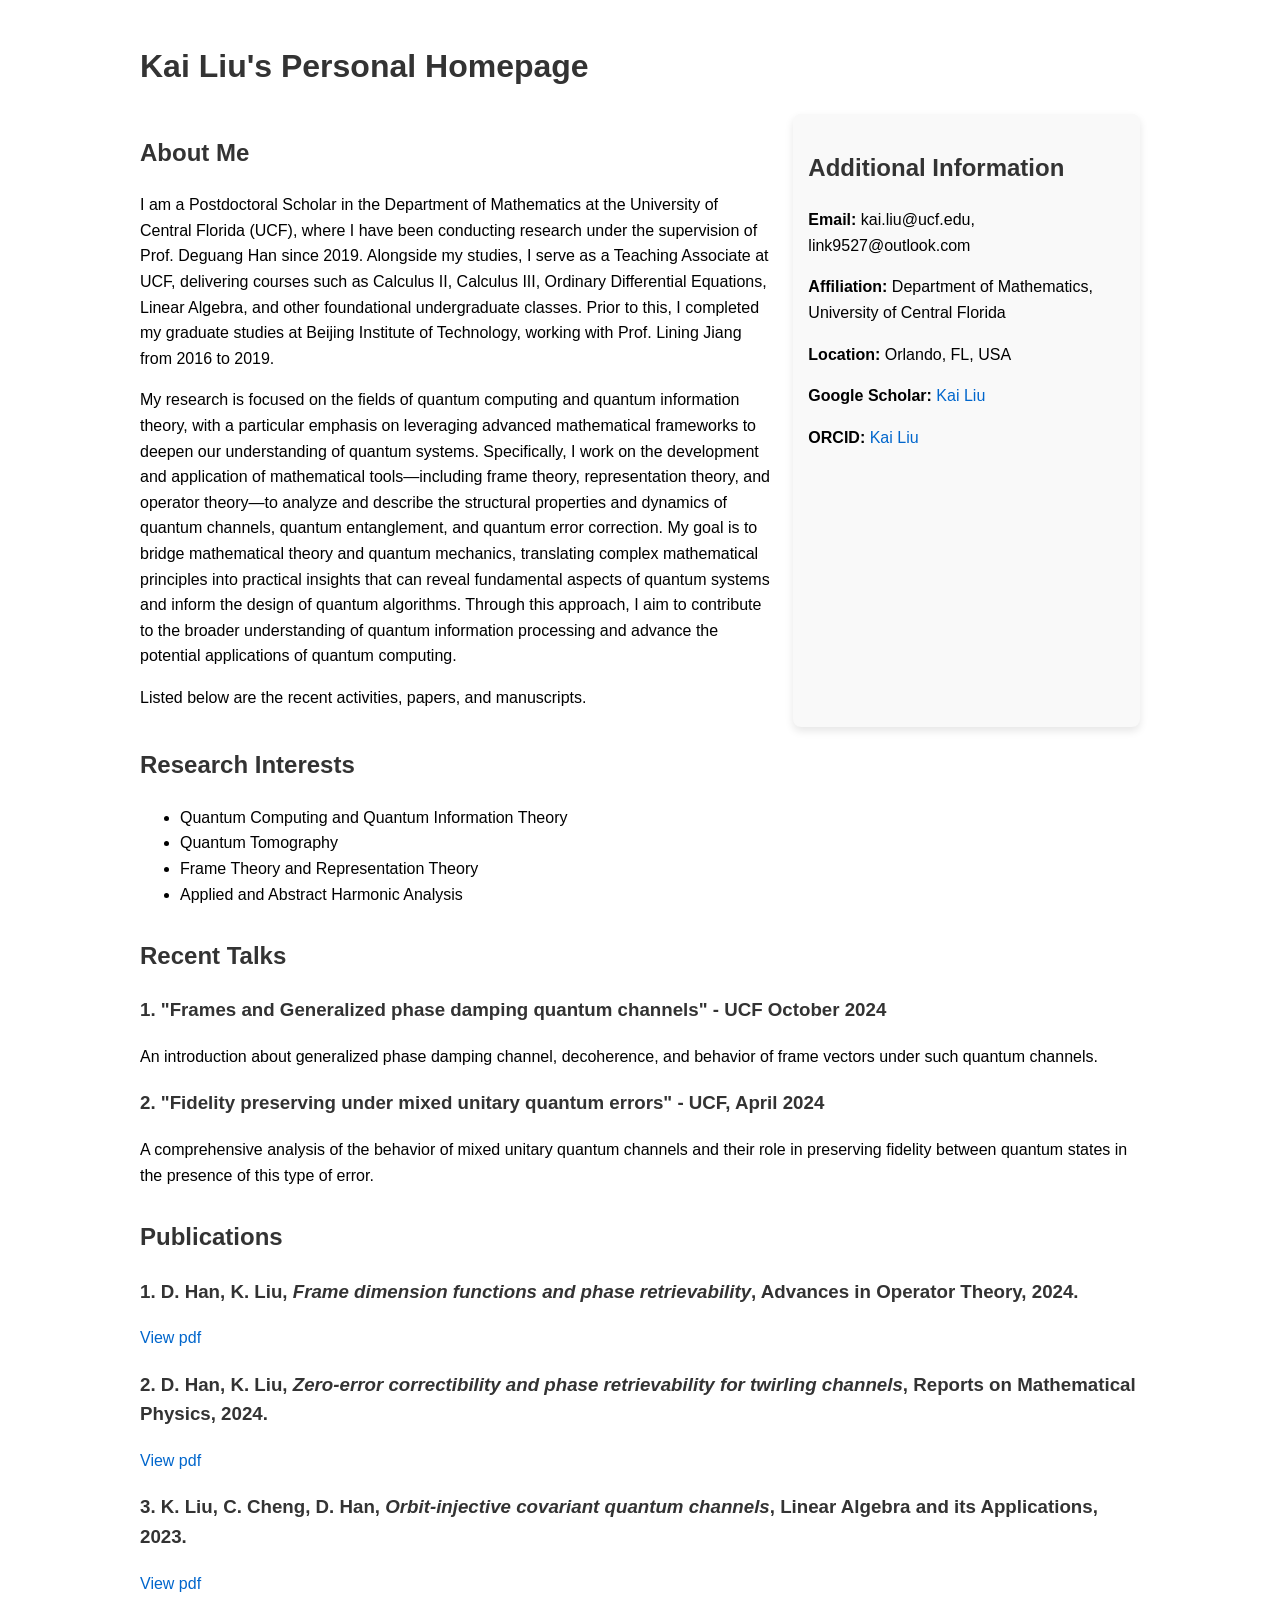
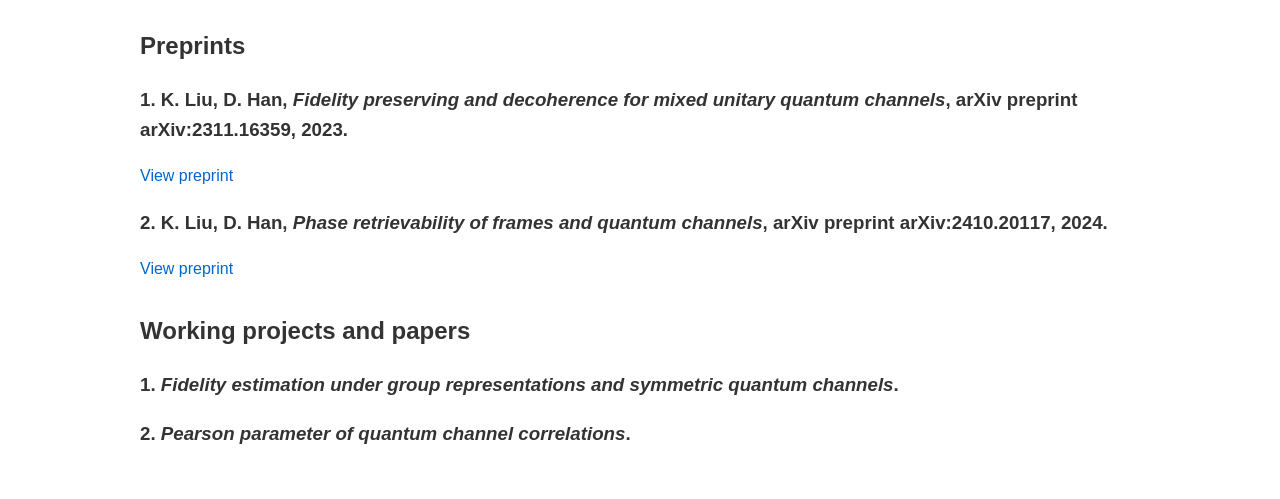
==== index.html @ 8cbe833f "Update index.html" ====
<!DOCTYPE html>
<html lang="en">
<head>
    <meta charset="UTF-8">
    <meta name="viewport" content="width=device-width, initial-scale=1.0">
    <title>My Personal Homepage</title>
    <style>
        body {
            font-family: Arial, sans-serif;
            line-height: 1.6;
            max-width: 1000px;
            margin: 0 auto;
            padding: 20px;
        }
        h1, h2, h3 {
            color: #333;
        }
        .section {
            margin-bottom: 30px;
        }
        .item {
            margin-bottom: 15px;
        }
        a {
            color: #0066cc;
            text-decoration: none;
        }
        a:hover {
            text-decoration: underline;
        }
        
        /* Flexbox container for the profile sections */
        .profile-container {
            display: flex;
            justify-content: space-between;
        }
        
        /* Basic Information section */
        .basic-info {
            flex: 2;
            padding-right: 20px;
        }

        /* Additional Information section */
        .additional-info {
            flex: 1;
            background-color: #f9f9f9;
            padding: 15px;
            border-radius: 8px;
            box-shadow: 0 4px 8px rgba(0, 0, 0, 0.1);
        }
    </style>
</head>
<body>

    <header>
        <h1>Kai Liu's Personal Homepage</h1>
    </header>

    <!-- Main container for the profile sections -->
    <div class="profile-container">
        
        <!-- Basic Information Section -->
        <section class="basic-info">
            <h2>About Me</h2>
            <p>I am a Postdoctoral Scholar in the Department of Mathematics at the University of Central Florida (UCF), where I have been conducting research under the supervision of Prof. Deguang Han since 2019. Alongside my studies, I serve as a Teaching Associate at UCF, delivering courses such as Calculus II, Calculus III, Ordinary Differential Equations, Linear Algebra, and other foundational undergraduate classes. Prior to this, I completed my graduate studies at Beijing Institute of Technology, working with Prof. Lining Jiang from 2016 to 2019.</p>

            <p>My research is focused on the fields of quantum computing and quantum information theory, with a particular emphasis on leveraging advanced mathematical frameworks to deepen our understanding of quantum systems. Specifically, I work on the development and application of mathematical tools—including frame theory, representation theory, and operator theory—to analyze and describe the structural properties and dynamics of quantum channels, quantum entanglement, and quantum error correction. My goal is to bridge mathematical theory and quantum mechanics, translating complex mathematical principles into practical insights that can reveal fundamental aspects of quantum systems and inform the design of quantum algorithms. Through this approach, I aim to contribute to the broader understanding of quantum information processing and advance the potential applications of quantum computing.</p>
            
            <p>Listed below are the recent activities, papers, and manuscripts.</p>
        </section>

        <!-- Additional Information Section -->
        <aside class="additional-info">
            <h2>Additional Information</h2>
            <p><strong>Email:</strong> kai.liu@ucf.edu, link9527@outlook.com</p>
            <p><strong>Affiliation:</strong> Department of Mathematics, University of Central Florida</p>
            <p><strong>Location:</strong> Orlando, FL, USA</p>
            <p><strong>Google Scholar:</strong> <a href="https://scholar.google.com/citations?hl=en&user=oCgk-qEAAAAJ" target="_blank">Kai Liu</a></p>
            <p><strong>ORCID:</strong> <a href="https://orcid.org/0000-0002-7549-7782" target="_blank">Kai Liu</a></p>
        </aside>
    </div>

    <section class="section" id="research-interests">
        <h2>Research Interests</h2>
        <ul>
            <li>Quantum Computing and Quantum Information Theory</li>
            <li>Quantum Tomography</li>
            <li>Frame Theory and Representation Theory</li>
            <li>Applied and Abstract Harmonic Analysis</li>
        </ul>
    </section>

    <section class="section" id="talks">
        <h2>Recent Talks</h2>
        <div class="item">
            <h3>1. "Frames and Generalized phase damping quantum channels" - UCF October 2024</h3>
            <p>An introduction about generalized phase damping channel, decoherence, and behavior of frame vectors under such quantum channels.</p>
        </div>
        <div class="item">
            <h3>2. "Fidelity preserving under mixed unitary quantum errors" - UCF, April 2024</h3>
            <p>A comprehensive analysis of the behavior of mixed unitary quantum channels and their role in preserving fidelity between quantum states in the presence of this type of error.</p>
        </div>
    </section>

    <section class="section" id="publications">
        <h2>Publications</h2>
        <div class="item">
            <h3>1. D. Han, K. Liu, <i>Frame dimension functions and phase retrievability</i>, Advances in Operator Theory, 2024.</h3>
            <p><a href="https://link.springer.com/article/10.1007/s43036-024-00331-y" target="_blank">View pdf</a></p>
        </div>
        <div class="item">
            <h3>2. D. Han, K. Liu, <i>Zero-error correctibility and phase retrievability for twirling channels</i>, Reports on Mathematical Physics, 2024.</h3>
            <p><a href="https://www.sciencedirect.com/science/article/pii/S0034487724000120" target="_blank">View pdf</a></p>
        </div>
        <div class="item">
            <h3>3. K. Liu, C. Cheng, D. Han, <i>Orbit-injective covariant quantum channels</i>, Linear Algebra and its Applications, 2023.</h3>
            <p><a href="https://www.sciencedirect.com/science/article/pii/S0024379523001027" target="_blank">View pdf</a></p>
        </div>
    </section>

    <section class="section" id="preprints">
        <h2>Preprints</h2>
        <div class="item">
            <h3>1. K. Liu, D. Han, <i>Fidelity preserving and decoherence for mixed unitary quantum channels</i>, arXiv preprint arXiv:2311.16359, 2023.</h3>
            <p><a href="https://arxiv.org/abs/2311.16359" target="_blank">View preprint</a></p>
        </div>
        <div class="item">
            <h3>2. K. Liu, D. Han, <i>Phase retrievability of frames and quantum channels</i>, arXiv preprint arXiv:2410.20117, 2024.</h3>
            <p><a href="https://arxiv.org/abs/2410.20117" target="_blank">View preprint</a></p>
        </div>
    </section>

    <section class="section" id="working projects and papers">
        <h2>Working projects and papers</h2>
        <div class="item">
            <h3>1. <i>Fidelity estimation under group representations and symmetric quantum channels</i>.</h3>
            
        </div>
        <div class="item">
            <h3>2.  <i>Pearson parameter of quantum channel correlations</i>.</h3>
            
        </div>
    </section>

</body>
</html>
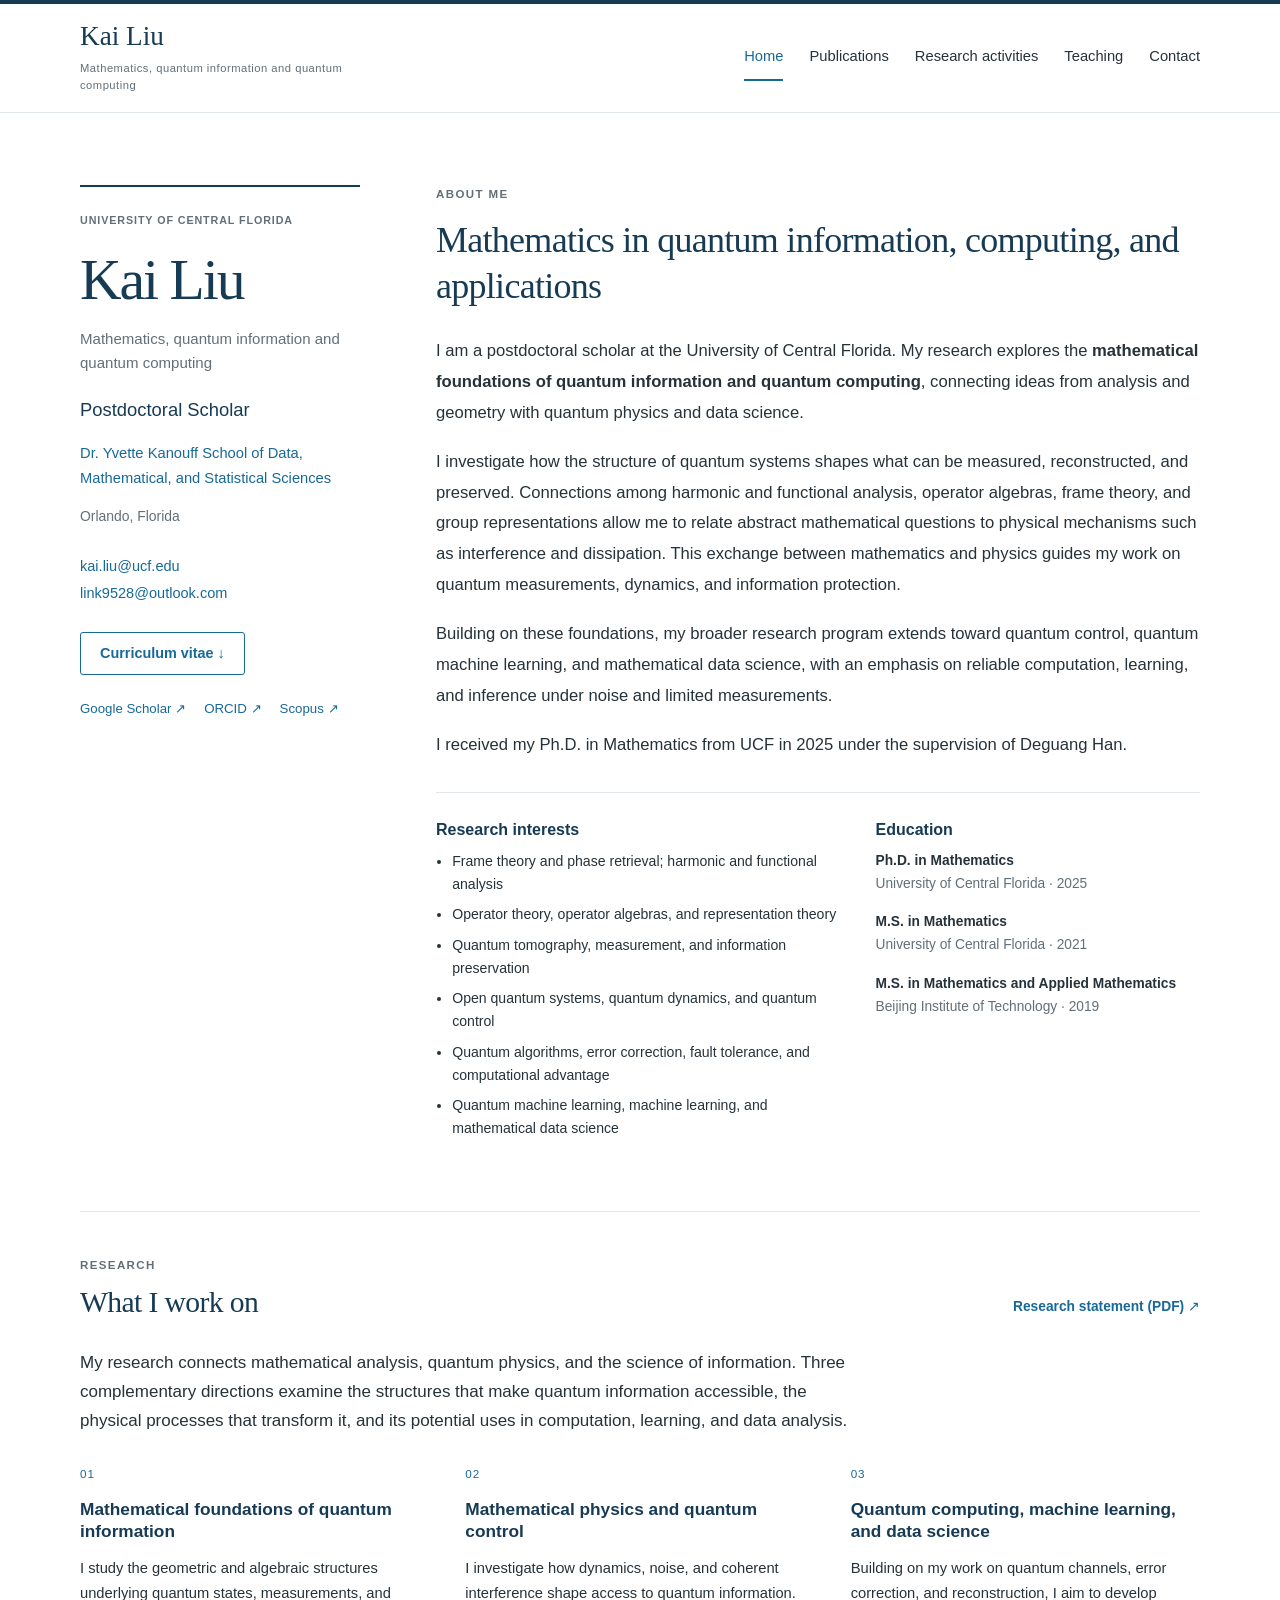
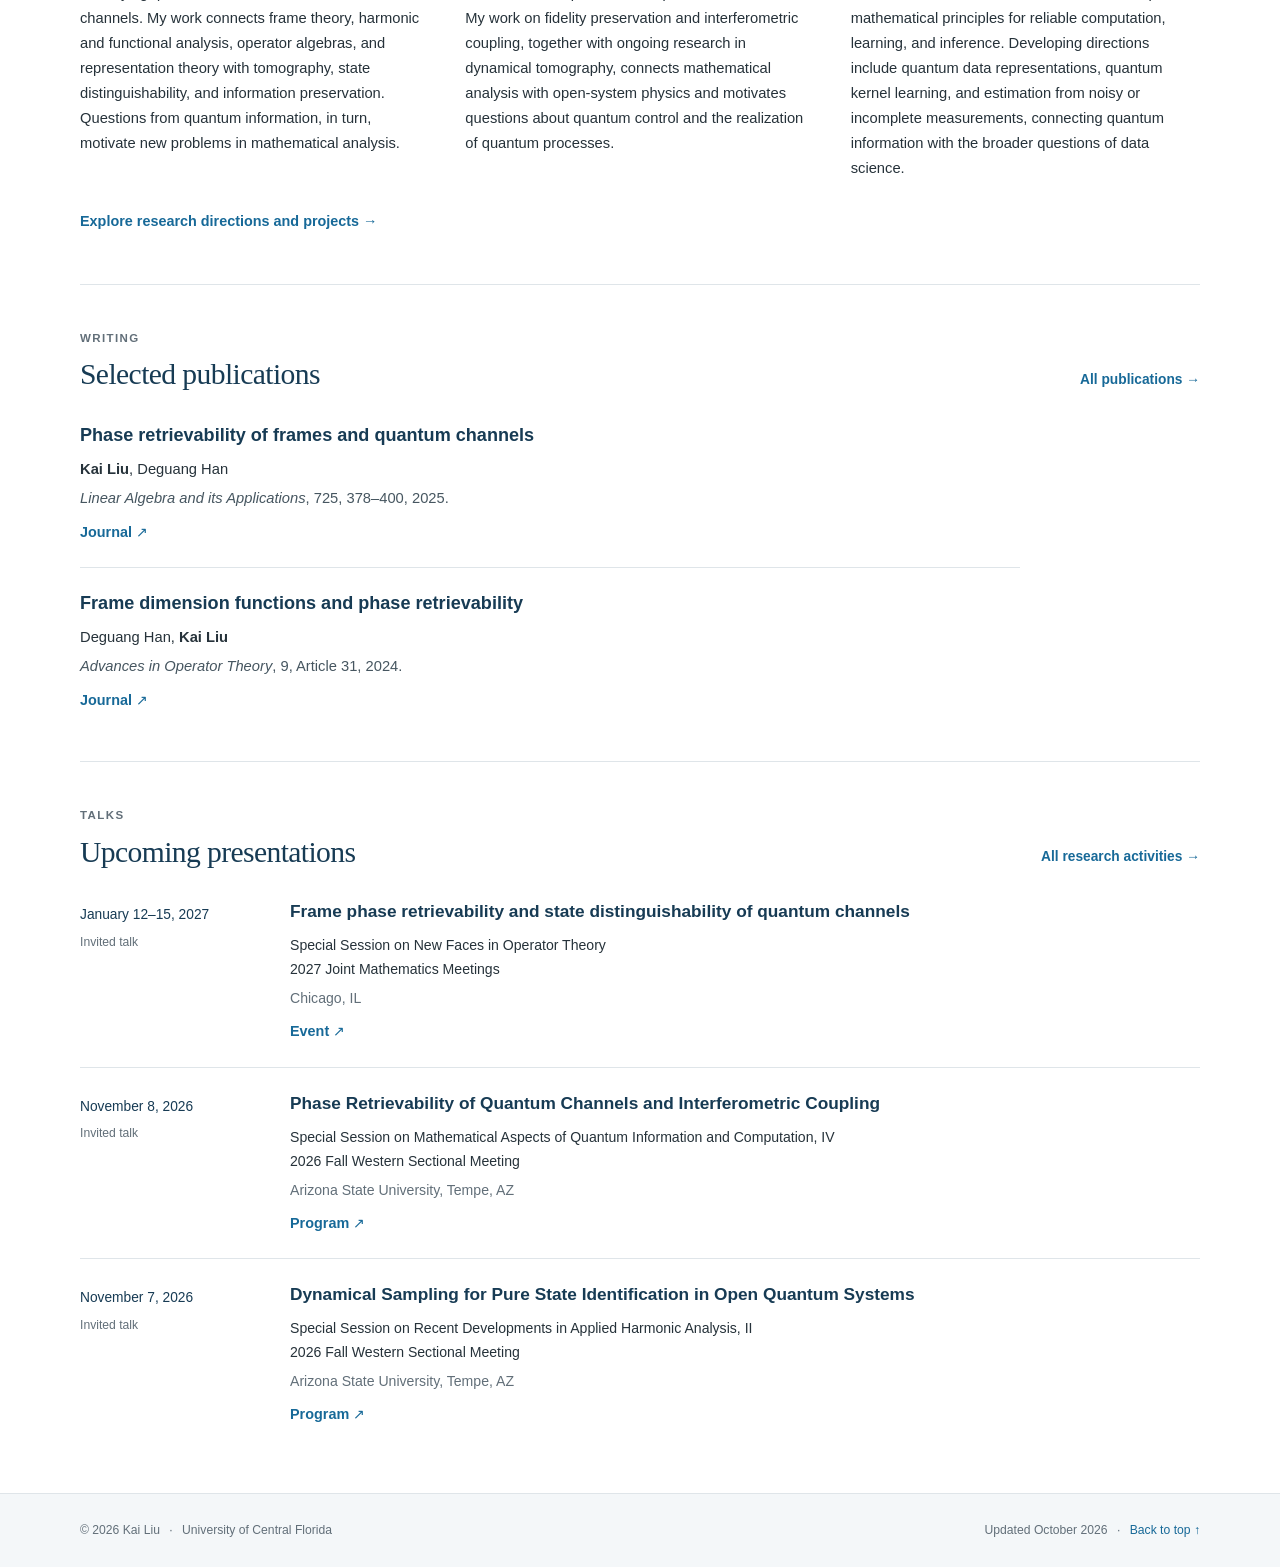
==== commit 41602b21: "Add files via upload Update website" ====
--- a/index.html
+++ b/index.html
@@ -1,147 +1,162 @@
-<!DOCTYPE html>
+<!doctype html>
 <html lang="en">
 <head>
-    <meta charset="UTF-8">
-    <meta name="viewport" content="width=device-width, initial-scale=1.0">
-    <title>My Personal Homepage</title>
-    <style>
-        body {
-            font-family: Arial, sans-serif;
-            line-height: 1.6;
-            max-width: 1000px;
-            margin: 0 auto;
-            padding: 20px;
-        }
-        h1, h2, h3 {
-            color: #333;
-        }
-        .section {
-            margin-bottom: 30px;
-        }
-        .item {
-            margin-bottom: 15px;
-        }
-        a {
-            color: #0066cc;
-            text-decoration: none;
-        }
-        a:hover {
-            text-decoration: underline;
-        }
-        
-        /* Flexbox container for the profile sections */
-        .profile-container {
-            display: flex;
-            justify-content: space-between;
-        }
-        
-        /* Basic Information section */
-        .basic-info {
-            flex: 2;
-            padding-right: 20px;
-        }
-
-        /* Additional Information section */
-        .additional-info {
-            flex: 1;
-            background-color: #f9f9f9;
-            padding: 15px;
-            border-radius: 8px;
-            box-shadow: 0 4px 8px rgba(0, 0, 0, 0.1);
-        }
-    </style>
+  <meta charset="utf-8">
+  <meta name="viewport" content="width=device-width, initial-scale=1">
+  <title>Home | Kai Liu</title>
+  <meta name="description" content="Kai Liu, UCF postdoctoral scholar: mathematical foundations of quantum information, quantum physics and control, computing, machine learning, and data science.">
+  <meta name="author" content="Kai Liu">
+  <link rel="canonical" href="https://kailiu7.github.io/">
+  <meta property="og:type" content="website">
+  <meta property="og:title" content="Home | Kai Liu">
+  <meta property="og:description" content="Kai Liu, UCF postdoctoral scholar: mathematical foundations of quantum information, quantum physics and control, computing, machine learning, and data science.">
+  <meta property="og:url" content="https://kailiu7.github.io/">
+  <link rel="icon" type="image/svg+xml" href="assets/favicon.svg">
+  <link rel="stylesheet" href="assets/style.css">
+  <script src="assets/site.js" defer></script>
 </head>
-<body>
-
-    <header>
-        <h1>Kai Liu's Personal Homepage</h1>
-    </header>
-
-    <!-- Main container for the profile sections -->
-    <div class="profile-container">
-        
-        <!-- Basic Information Section -->
-        <section class="basic-info">
-            <h2>About Me</h2>
-            <p>I am a Postdoctoral Scholar in the Department of Mathematics at the University of Central Florida (UCF), where I have been conducting research under the supervision of Prof. Deguang Han since 2019. Alongside my studies, I serve as a Teaching Associate at UCF, delivering courses such as Calculus II, Calculus III, Ordinary Differential Equations, Linear Algebra, and other foundational undergraduate classes. Prior to this, I completed my graduate studies at Beijing Institute of Technology, working with Prof. Lining Jiang from 2016 to 2019.</p>
-
-            <p>My research is focused on the fields of quantum computing and quantum information theory, with a particular emphasis on leveraging advanced mathematical frameworks to deepen our understanding of quantum systems. Specifically, I work on the development and application of mathematical tools—including frame theory, representation theory, and operator theory—to analyze and describe the structural properties and dynamics of quantum channels, quantum entanglement, and quantum error correction. My goal is to bridge mathematical theory and quantum mechanics, translating complex mathematical principles into practical insights that can reveal fundamental aspects of quantum systems and inform the design of quantum algorithms. Through this approach, I aim to contribute to the broader understanding of quantum information processing and advance the potential applications of quantum computing.</p>
-            
-            <p>Listed below are the recent activities, papers, and manuscripts.</p>
-        </section>
-
-        <!-- Additional Information Section -->
-        <aside class="additional-info">
-            <h2>Additional Information</h2>
-            <p><strong>Email:</strong> kai.liu@ucf.edu, link9527@outlook.com</p>
-            <p><strong>Affiliation:</strong> Department of Mathematics, University of Central Florida</p>
-            <p><strong>Location:</strong> Orlando, FL, USA</p>
-            <p><strong>Google Scholar:</strong> <a href="https://scholar.google.com/citations?hl=en&user=oCgk-qEAAAAJ" target="_blank">Kai Liu</a></p>
-            <p><strong>ORCID:</strong> <a href="https://orcid.org/0000-0002-7549-7782" target="_blank">Kai Liu</a></p>
-        </aside>
+<body id="top">
+  <a class="skip-link" href="#main">Skip to content</a>
+  <header class="site-header">
+<div class="header-inner">
+      <a class="site-name" href="index.html">Kai Liu<span>Mathematics, quantum information and quantum computing</span></a>
+      <button class="menu-toggle" type="button" aria-controls="site-nav" aria-expanded="false">Menu <span aria-hidden="true">☰</span></button>
+<nav id="site-nav" class="site-nav" aria-label="Main navigation"><a href="index.html" class="nav-link active" aria-current="page">Home</a>
+<a href="publications.html" class="nav-link">Publications</a>
+<a href="research-activities.html" class="nav-link">Research activities</a>
+<a href="teaching.html" class="nav-link">Teaching</a>
+<a href="contact.html" class="nav-link">Contact</a></nav>
     </div>
-
-    <section class="section" id="research-interests">
-        <h2>Research Interests</h2>
-        <ul>
-            <li>Quantum Computing and Quantum Information Theory</li>
-            <li>Quantum Tomography</li>
-            <li>Frame Theory and Representation Theory</li>
-            <li>Applied and Abstract Harmonic Analysis</li>
-        </ul>
-    </section>
-
-    <section class="section" id="talks">
-        <h2>Recent Talks</h2>
-        <div class="item">
-            <h3>1. "Frames and Generalized phase damping quantum channels" - UCF October 2024</h3>
-            <p>An introduction about generalized phase damping channel, decoherence, and behavior of frame vectors under such quantum channels.</p>
-        </div>
-        <div class="item">
-            <h3>2. "Fidelity preserving under mixed unitary quantum errors" - UCF, April 2024</h3>
-            <p>A comprehensive analysis of the behavior of mixed unitary quantum channels and their role in preserving fidelity between quantum states in the presence of this type of error.</p>
-        </div>
-    </section>
-
-    <section class="section" id="publications">
-        <h2>Publications</h2>
-        <div class="item">
-            <h3>1. D. Han, K. Liu, <i>Frame dimension functions and phase retrievability</i>, Advances in Operator Theory, 2024.</h3>
-            <p><a href="https://link.springer.com/article/10.1007/s43036-024-00331-y" target="_blank">View pdf</a></p>
-        </div>
-        <div class="item">
-            <h3>2. D. Han, K. Liu, <i>Zero-error correctibility and phase retrievability for twirling channels</i>, Reports on Mathematical Physics, 2024.</h3>
-            <p><a href="https://www.sciencedirect.com/science/article/pii/S0034487724000120" target="_blank">View pdf</a></p>
-        </div>
-        <div class="item">
-            <h3>3. K. Liu, C. Cheng, D. Han, <i>Orbit-injective covariant quantum channels</i>, Linear Algebra and its Applications, 2023.</h3>
-            <p><a href="https://www.sciencedirect.com/science/article/pii/S0024379523001027" target="_blank">View pdf</a></p>
-        </div>
-    </section>
-
-    <section class="section" id="preprints">
-        <h2>Preprints</h2>
-        <div class="item">
-            <h3>1. K. Liu, D. Han, <i>Fidelity preserving and decoherence for mixed unitary quantum channels</i>, arXiv preprint arXiv:2311.16359, 2023.</h3>
-            <p><a href="https://arxiv.org/abs/2311.16359" target="_blank">View preprint</a></p>
-        </div>
-        <div class="item">
-            <h3>2. K. Liu, D. Han, <i>Phase retrievability of frames and quantum channels</i>, arXiv preprint arXiv:2410.20117, 2024.</h3>
-            <p><a href="https://arxiv.org/abs/2410.20117" target="_blank">View preprint</a></p>
-        </div>
-    </section>
-
-    <section class="section" id="working projects and papers">
-        <h2>Working projects and papers</h2>
-        <div class="item">
-            <h3>1. <i>Fidelity estimation under group representations and symmetric quantum channels</i>.</h3>
-            
-        </div>
-        <div class="item">
-            <h3>2.  <i>Pearson parameter of quantum channel correlations</i>.</h3>
-            
-        </div>
-    </section>
-
+  </header>
+  <main id="main" class="container">
+<section class="home-intro" aria-labelledby="profile-name">
+<aside class="profile">
+    <!-- Optional portrait: add your photo to assets/kai-liu.jpg, then see README.md. -->
+<p class="eyebrow">University of Central Florida</p>
+<h1 id="profile-name">Kai Liu</h1>
+<p class="profile-fields">Mathematics, quantum information and quantum computing</p>
+<p class="profile-role">Postdoctoral Scholar</p>
+<p class="profile-school"><a href="https://sciences.ucf.edu/sdmss/">Dr. Yvette Kanouff School of Data, Mathematical, and Statistical Sciences</a></p>
+<p class="profile-location">Orlando, Florida</p>
+<div class="profile-emails"><a href="mailto:kai.liu@ucf.edu">kai.liu@ucf.edu</a><a href="mailto:link9528@outlook.com">link9528@outlook.com</a></div>
+<p><a href="files/kai-liu-cv.pdf" class="button">Curriculum vitae <span aria-hidden="true">↓</span></a></p>
+<div class="profile-links"><a href="https://scholar.google.com/citations?hl=en&amp;user=oCgk-qEAAAAJ">Google Scholar ↗</a><a href="https://orcid.org/0000-0002-7549-7782">ORCID ↗</a><a href="https://www.scopus.com/authid/detail.uri?authorId=55729581500">Scopus ↗</a></div>
+  </aside>
+<div class="about">
+<p class="eyebrow">About me</p>
+<h2>Mathematics in quantum information, computing, and applications</h2>
+<p>I am a postdoctoral scholar at the University of Central Florida. My research explores the <strong>mathematical foundations of quantum information and quantum computing</strong>, connecting ideas from analysis and geometry with quantum physics and data science.</p>
+<p>I investigate how the structure of quantum systems shapes what can be measured, reconstructed, and preserved. Connections among harmonic and functional analysis, operator algebras, frame theory, and group representations allow me to relate abstract mathematical questions to physical mechanisms such as interference and dissipation. This exchange between mathematics and physics guides my work on quantum measurements, dynamics, and information protection.</p>
+<p>Building on these foundations, my broader research program extends toward quantum control, quantum machine learning, and mathematical data science, with an emphasis on reliable computation, learning, and inference under noise and limited measurements.</p>
+<p>I received my Ph.D. in Mathematics from UCF in 2025 under the supervision of Deguang Han.</p>
+<div class="intro-columns">
+<section>
+<h3>Research interests</h3>
+<ul class="interest-list">
+<li>Frame theory and phase retrieval; harmonic and functional analysis</li>
+<li>Operator theory, operator algebras, and representation theory</li>
+<li>Quantum tomography, measurement, and information preservation</li>
+<li>Open quantum systems, quantum dynamics, and quantum control</li>
+<li>Quantum algorithms, error correction, fault tolerance, and computational advantage</li>
+<li>Quantum machine learning, machine learning, and mathematical data science</li>
+</ul>
+</section>
+<section>
+<h3>Education</h3>
+<p class="degree"><strong>Ph.D. in Mathematics</strong><br>University of Central Florida · 2025</p>
+<p class="degree"><strong>M.S. in Mathematics</strong><br>University of Central Florida · 2021</p>
+<p class="degree"><strong>M.S. in Mathematics and Applied Mathematics</strong><br>Beijing Institute of Technology · 2019</p>
+</section>
+</div>
+  </div>
+</section>
+<section class="home-section" aria-labelledby="work-title">
+<div class="section-heading">
+<div>
+<p class="eyebrow">Research</p>
+<h2 id="work-title">What I work on</h2>
+</div>
+<a href="files/research-statement.pdf" class="text-link">Research statement (PDF) ↗</a></div>
+<p class="section-intro">My research connects mathematical analysis, quantum physics, and the science of information. Three complementary directions examine the structures that make quantum information accessible, the physical processes that transform it, and its potential uses in computation, learning, and data analysis.</p>
+<div class="research-grid">
+<article><span class="theme-number">01</span>
+<h3>Mathematical foundations of quantum information</h3>
+<p>I study the geometric and algebraic structures underlying quantum states, measurements, and channels. My work connects frame theory, harmonic and functional analysis, operator algebras, and representation theory with tomography, state distinguishability, and information preservation. Questions from quantum information, in turn, motivate new problems in mathematical analysis.</p>
+</article>
+<article><span class="theme-number">02</span>
+<h3>Mathematical physics and quantum control</h3>
+<p>I investigate how dynamics, noise, and coherent interference shape access to quantum information. My work on fidelity preservation and interferometric coupling, together with ongoing research in dynamical tomography, connects mathematical analysis with open-system physics and motivates questions about quantum control and the realization of quantum processes.</p>
+</article>
+<article><span class="theme-number">03</span>
+<h3>Quantum computing, machine learning, and data science</h3>
+<p>Building on my work on quantum channels, error correction, and reconstruction, I aim to develop mathematical principles for reliable computation, learning, and inference. Developing directions include quantum data representations, quantum kernel learning, and estimation from noisy or incomplete measurements, connecting quantum information with the broader questions of data science.</p>
+</article>
+</div>
+<p class="section-more"><a href="research-activities.html#research-directions" class="text-link">Explore research directions and projects →</a></p>
+</section>
+<section class="home-section" aria-labelledby="selected-title">
+<div class="section-heading">
+<div>
+<p class="eyebrow">Writing</p>
+<h2 id="selected-title">Selected publications</h2>
+</div>
+<a href="publications.html" class="text-link">All publications →</a></div>
+<article class="publication compact" id="phase-2025">
+<h3>Phase retrievability of frames and quantum channels</h3>
+<p class="authors"><strong>Kai Liu</strong>, Deguang Han</p>
+<p class="publication-meta"><em>Linear Algebra and its Applications</em>, 725, 378–400, 2025.</p>
+  
+<p class="entry-links"><a href="https://www.sciencedirect.com/science/article/pii/S0024379525002988" class="text-link">Journal <span aria-hidden="true">↗</span></a></p>
+</article>
+<article class="publication compact" id="dimension-2024">
+<h3>Frame dimension functions and phase retrievability</h3>
+<p class="authors">Deguang Han, <strong>Kai Liu</strong></p>
+<p class="publication-meta"><em>Advances in Operator Theory</em>, 9, Article 31, 2024.</p>
+  
+<p class="entry-links"><a href="https://link.springer.com/article/10.1007/s43036-024-00331-y" class="text-link">Journal <span aria-hidden="true">↗</span></a></p>
+</article>
+</section>
+<section class="home-section" aria-labelledby="upcoming-home">
+<div class="section-heading">
+<div>
+<p class="eyebrow">Talks</p>
+<h2 id="upcoming-home">Upcoming presentations</h2>
+</div>
+<a href="research-activities.html#upcoming" class="text-link">All research activities →</a></div>
+<article class="talk" id="talk-1">
+<div class="talk-date"><time datetime="2027-01-12">January 12–15, 2027</time><span class="talk-type">Invited talk</span></div>
+<div>
+<h3>Frame phase retrievability and state distinguishability of quantum channels</h3>
+<p>Special Session on New Faces in Operator Theory<br>2027 Joint Mathematics Meetings</p>
+<p class="muted">Chicago, IL</p>
+<p class="entry-links"><a href="https://www.kentucky.maa.org/events/joint-mathematics-meeting" class="text-link">Event <span aria-hidden="true">↗</span></a></p>
+</div>
+</article>
+<article class="talk" id="talk-2">
+<div class="talk-date"><time datetime="2026-11-08">November 8, 2026</time><span class="talk-type">Invited talk</span></div>
+<div>
+<h3>Phase Retrievability of Quantum Channels and Interferometric Coupling</h3>
+<p>Special Session on Mathematical Aspects of Quantum Information and Computation, IV<br>2026 Fall Western Sectional Meeting</p>
+<p class="muted">Arizona State University, Tempe, AZ</p>
+<p class="entry-links"><a href="https://meetings.ams.org/math/fall2026w/meetingapp.cgi/Paper/66838" class="text-link">Program <span aria-hidden="true">↗</span></a></p>
+</div>
+</article>
+<article class="talk" id="talk-3">
+<div class="talk-date"><time datetime="2026-11-07">November 7, 2026</time><span class="talk-type">Invited talk</span></div>
+<div>
+<h3>Dynamical Sampling for Pure State Identification in Open Quantum Systems</h3>
+<p>Special Session on Recent Developments in Applied Harmonic Analysis, II<br>2026 Fall Western Sectional Meeting</p>
+<p class="muted">Arizona State University, Tempe, AZ</p>
+<p class="entry-links"><a href="https://meetings.ams.org/math/fall2026w/meetingapp.cgi/Paper/70053" class="text-link">Program <span aria-hidden="true">↗</span></a></p>
+</div>
+</article>
+</section>
+</main>
+  <footer class="site-footer">
+<div class="footer-inner">
+<p>© 2026 Kai Liu <span class="footer-dot">·</span> University of Central Florida</p>
+<p>Updated October 2026 <span class="footer-dot">·</span> <a href="#top">Back to top ↑</a></p>
+</div>
+</footer>
 </body>
 </html>
--- a/assets/style.css
+++ b/assets/style.css
@@ -0,0 +1,9 @@
+/* Kai Liu — change the accent colors here to adjust the entire site. */
+:root{--ink:#26323a;--heading:#173b54;--link:#176998;--muted:#626f79;--line:#dfe5e9;--wash:#f4f7f9;--white:#fff;--width:1120px}
+*{box-sizing:border-box}html{scroll-padding-top:32px}body{margin:0;background:var(--white);color:var(--ink);font-family:-apple-system,BlinkMacSystemFont,"Segoe UI",Arial,sans-serif;font-size:17px;line-height:1.7;-webkit-font-smoothing:antialiased}a{color:var(--link);text-decoration:none;text-underline-offset:4px}a:hover{text-decoration:underline}a:focus-visible,button:focus-visible{outline:3px solid #b85d10;outline-offset:5px}p{margin:0 0 1.1em}h1,h2,h3{color:var(--heading);line-height:1.3}h1,h2{font-family:Georgia,"Times New Roman",serif;font-weight:400}h1{font-size:clamp(2.4rem,5vw,3.45rem);letter-spacing:-.035em;margin:0 0 .45em}h2{font-size:1.85rem;letter-spacing:-.02em;margin:0 0 .8em}h3{font-size:1.12rem;font-weight:600;margin:0 0 .55em}strong{font-weight:600}ul{padding-left:1.15em}button{font:inherit}.container,.header-inner,.footer-inner{width:min(var(--width),calc(100% - 64px));margin-inline:auto}.site-header{border-top:4px solid var(--heading);border-bottom:1px solid var(--line)}.header-inner{display:flex;justify-content:space-between;align-items:center;gap:30px;min-height:108px}.site-name{font-family:Georgia,"Times New Roman",serif;font-size:1.7rem;line-height:1.1;color:var(--heading);white-space:nowrap}.site-name:hover{text-decoration:none}.site-name span{display:block;max-width:285px;white-space:normal;line-height:1.5;font-family:-apple-system,BlinkMacSystemFont,"Segoe UI",Arial,sans-serif;font-size:.7rem;letter-spacing:.045em;color:var(--muted);margin-top:8px}.site-nav{display:flex;gap:26px;align-items:center}.nav-link{color:var(--ink);font-size:.92rem;white-space:nowrap;padding:9px 0;border-bottom:2px solid transparent}.nav-link.active{color:var(--link);border-bottom-color:var(--link)}.nav-link:hover{text-decoration:none;border-bottom-color:var(--link)}.menu-toggle{display:none}.skip-link{position:absolute;left:24px;top:-100px;background:white;padding:10px 18px;z-index:5}.skip-link:focus{top:10px}.eyebrow{text-transform:uppercase;letter-spacing:.12em;font-size:.72rem;font-weight:650;color:var(--muted);margin-bottom:16px;line-height:1.7}.home-intro{display:grid;grid-template-columns:280px minmax(0,1fr);gap:76px;padding:72px 0 64px}.profile{border-top:2px solid var(--heading);padding-top:24px;align-self:start}.profile .eyebrow{font-size:.67rem;letter-spacing:.085em;margin-bottom:14px}.profile h1{font-size:3.6rem;margin-bottom:9px}.profile-fields{font-size:.94rem;line-height:1.6;color:var(--muted);margin:0 0 19px}.profile-role{font-size:1.15rem;margin-bottom:16px;color:var(--heading)}.profile-school{font-size:.92rem;line-height:1.65;margin-bottom:15px}.profile-location{font-size:.87rem;color:var(--muted);margin-bottom:22px}.profile-emails{margin:24px 0}.profile-emails a{display:block;font-size:.91rem;line-height:1.9;overflow-wrap:anywhere}.profile-links{display:flex;flex-wrap:wrap;column-gap:18px;row-gap:5px;font-size:.83rem;padding-top:5px}.button{display:inline-block;border:1px solid var(--link);border-radius:3px;padding:8px 19px;font-size:.9rem;font-weight:600}.button:hover{background:var(--link);color:white;text-decoration:none}.about>.eyebrow{margin-bottom:12px}.about>h2{font-size:2.25rem;margin-bottom:26px;line-height:1.3}.about>p:not(.eyebrow){font-size:1.04rem;line-height:1.85}.intro-columns{display:grid;grid-template-columns:1.25fr 1fr;gap:34px;border-top:1px solid var(--line);margin-top:32px;padding-top:27px;font-size:.88rem;line-height:1.65}.intro-columns h3{font-size:1rem}.interest-list{margin:0}.interest-list li{margin:0 0 7px}.degree{font-size:.86rem;margin-bottom:16px;color:var(--muted)}.degree strong{color:var(--ink)}.home-section{padding:44px 0 48px;border-top:1px solid var(--line)}.section-heading{display:flex;align-items:end;justify-content:space-between;gap:24px;margin-bottom:28px}.section-heading .eyebrow{margin-bottom:7px}.section-heading h2{margin:0}.section-heading>.text-link{font-size:.86rem;margin-bottom:3px}.section-intro{max-width:790px;margin-bottom:28px}.research-grid{display:grid;grid-template-columns:repeat(3,minmax(0,1fr));gap:36px}.theme-number{display:block;font-size:.73rem;color:var(--link);margin-bottom:14px;letter-spacing:.08em}.research-grid h3{font-size:1.08rem;min-height:2.8em}.research-grid p{font-size:.92rem;margin-bottom:0}.section-more{margin:26px 0 0}.text-link{font-size:.9rem;font-weight:550}.page-heading{padding:62px 0 30px;max-width:870px}.page-heading .eyebrow{margin-bottom:9px}.page-heading h1{margin-bottom:15px}.lead{font-size:1.12rem;color:var(--muted);max-width:780px;line-height:1.75}.inline-links{display:flex;gap:12px 27px;flex-wrap:wrap;font-size:.9rem;margin:22px 0 4px}.section-nav{display:flex;flex-wrap:wrap;gap:10px 28px;border-block:1px solid var(--line);padding:17px 0;font-size:.84rem;margin-bottom:0}.content-section{border-top:1px solid var(--line);padding:40px 0}.section-nav+.content-section{border-top:0}.content-section>h2{margin-bottom:26px}.publication{max-width:940px;padding:0 0 26px;margin:0 0 26px;border-bottom:1px solid var(--line)}.publication:last-child{border-bottom:0;padding-bottom:0;margin-bottom:0}.publication h3{font-size:1.13rem;margin-bottom:8px;line-height:1.5}.publication p{font-size:.92rem;margin-bottom:3px;line-height:1.7}.publication .authors{margin-bottom:4px}.publication .status{color:var(--muted);font-size:.87rem}.publication .entry-links{margin-top:9px;margin-bottom:0}.entry-links a+a{margin-left:15px}.publication.compact{padding-bottom:22px;margin-bottom:22px}.publication.compact:last-child{padding-bottom:0;margin-bottom:0}.publication-meta{color:#465660}.talk{display:grid;grid-template-columns:180px minmax(0,1fr);gap:30px;padding:23px 0;border-bottom:1px solid var(--line)}.talk:first-of-type{padding-top:0}.talk:last-child{border-bottom:0;padding-bottom:0}.talk-date{font-size:.86rem;color:var(--heading);padding-top:4px}.talk-type{display:block;color:var(--muted);font-size:.76rem;margin-top:5px}.talk h3{font-size:1.08rem;line-height:1.5;margin-bottom:9px}.talk p{font-size:.88rem;margin-bottom:5px}.talk .entry-links{margin-top:8px;margin-bottom:0}.muted{color:var(--muted)}.project{max-width:900px;margin:28px 0}.project:last-child{margin-bottom:0}.project p{font-size:.97rem}.project .related{font-size:.84rem;color:var(--muted)}.service-grid{display:grid;grid-template-columns:1fr 1fr;gap:58px;font-size:.92rem}.service-grid h3{margin-top:24px}.service-grid h3:first-child{margin-top:0}.current-teaching{background:var(--wash);border-left:3px solid var(--link);padding:28px 34px;margin:4px 0 40px}.current-teaching .eyebrow{margin-bottom:9px}.current-teaching h2{font-size:1.65rem}.course-grid{display:grid;grid-template-columns:1fr 1fr;gap:32px}.course-code{font-size:.8rem;letter-spacing:.06em;color:var(--link);font-weight:600;margin-bottom:5px}.course-grid h3{margin-bottom:5px}.course-grid article>p:last-child{font-size:.85rem;color:var(--muted);margin-bottom:0}.teaching-row{display:grid;grid-template-columns:180px minmax(0,1fr);gap:30px;border-bottom:1px solid var(--line);padding:19px 0}.teaching-row:last-child{border-bottom:0}.teaching-row h3{font-size:.96rem;margin:2px 0 0}.teaching-row p{font-size:.91rem;margin:0 0 12px}.teaching-row p:last-child{margin:0}.contact-grid{display:grid;grid-template-columns:1fr 1fr;gap:90px;padding:12px 0 46px}.contact-grid h2{font-size:1.55rem}.contact-email{margin-bottom:25px;font-size:1.27rem}.contact-email span{display:block;font-size:.76rem;text-transform:uppercase;letter-spacing:.075em;color:var(--muted);margin-bottom:3px}.contact-primary>h2:not(:first-child){margin-top:38px}.contact-profiles{display:flex;flex-wrap:wrap;gap:13px 25px;font-size:.92rem}address{font-style:normal;max-width:360px;line-height:1.85;font-size:.96rem}.document-list{display:grid;grid-template-columns:1fr 1fr;gap:0 60px}.document-list a{display:flex;justify-content:space-between;gap:20px;padding:16px 0;border-bottom:1px solid var(--line)}.document-list span{font-size:.8rem;color:var(--muted);white-space:nowrap}.site-footer{border-top:1px solid var(--line);background:var(--wash);margin-top:18px}.footer-inner{display:flex;justify-content:space-between;gap:20px;padding:26px 0;font-size:.76rem;color:var(--muted)}.footer-inner p{margin:0}.footer-dot{padding:0 6px}.profile-photo{margin:0 0 25px}.profile-portrait{display:block;width:220px;height:220px;object-fit:cover;object-position:center;border-radius:50%}
+@media(min-width:1600px){body{font-size:18px}}
+@media(max-width:1050px){.site-nav{gap:17px}.header-inner{gap:20px}.home-intro{grid-template-columns:250px minmax(0,1fr);gap:44px}.about>h2{font-size:2rem}.site-name span{max-width:210px;white-space:normal;line-height:1.5}.research-grid{gap:26px}.intro-columns{gap:22px}}
+@media(max-width:800px){.container,.header-inner,.footer-inner{width:calc(100% - 40px)}.header-inner{flex-wrap:wrap;min-height:90px;padding:20px 0;gap:18px}.site-name span{max-width:none}.site-nav{width:100%;justify-content:space-between;flex-wrap:wrap;gap:8px 20px}.nav-link{font-size:.87rem}.menu-toggle{display:none;border:1px solid var(--line);border-radius:3px;padding:6px 12px;background:white;color:var(--heading);font-size:.86rem}.js-nav .menu-toggle{display:block}.js-nav .site-nav:not(.is-open){display:none}.home-intro{grid-template-columns:230px minmax(0,1fr);gap:32px;padding-top:44px}.about>h2{font-size:1.8rem}.desktop-break{display:none}.intro-columns{grid-template-columns:1fr;gap:16px}.research-grid{grid-template-columns:1fr;gap:24px}.research-grid article{border-left:2px solid var(--line);padding-left:22px}.research-grid h3{min-height:0}.theme-number{margin-bottom:5px}.contact-grid{gap:40px}.talk,.teaching-row{grid-template-columns:155px minmax(0,1fr);gap:20px}.footer-inner{flex-wrap:wrap;gap:6px}}
+@media(max-width:600px){body{font-size:16px}.home-intro{display:block;padding-top:35px}.profile{padding-top:22px;margin-bottom:42px}.profile h1{font-size:3rem}.profile-school{max-width:340px}.profile-emails{margin:18px 0}.profile-links{margin-top:17px}.about>h2{font-size:1.95rem}.intro-columns{grid-template-columns:1fr;gap:23px}.home-section{padding:32px 0 37px}.section-heading{align-items:start;flex-direction:column;gap:10px;margin-bottom:24px}.section-heading h2,h2{font-size:1.65rem}.page-heading{padding-top:38px}.lead{font-size:1rem}.content-section{padding:32px 0}.section-nav{gap:10px 20px;font-size:.81rem}.talk,.teaching-row{grid-template-columns:1fr;gap:10px;padding:22px 0}.talk-date{display:flex;flex-wrap:wrap;gap:6px 18px;align-items:center}.talk-type{margin:0}.talk h3{font-size:1.03rem}.service-grid,.contact-grid,.course-grid,.document-list{grid-template-columns:1fr;gap:27px}.contact-grid{padding-top:0}.contact-email{font-size:1.2rem}.current-teaching{padding:24px}.document-list{gap:0}.site-footer{margin-top:8px}.footer-inner{padding:22px 0;font-size:.72rem}.profile-portrait{width:180px;height:180px}}
+@media(prefers-reduced-motion:no-preference){html{scroll-behavior:smooth}a,button{transition:background-color .15s,color .15s,border-color .15s}}
+@media print{body{font-size:11pt;color:#000}.site-header,.site-footer,.skip-link,.section-nav,.menu-toggle{display:none!important}.container{width:100%}.home-intro{padding-top:0;gap:32px}.page-heading{padding-top:0}a{color:inherit}.publication,.talk,.project,.teaching-row{break-inside:avoid}.content-section{padding-block:20px}.button{border:0;padding:0}.current-teaching{background:none}h2,h3{break-after:avoid}}
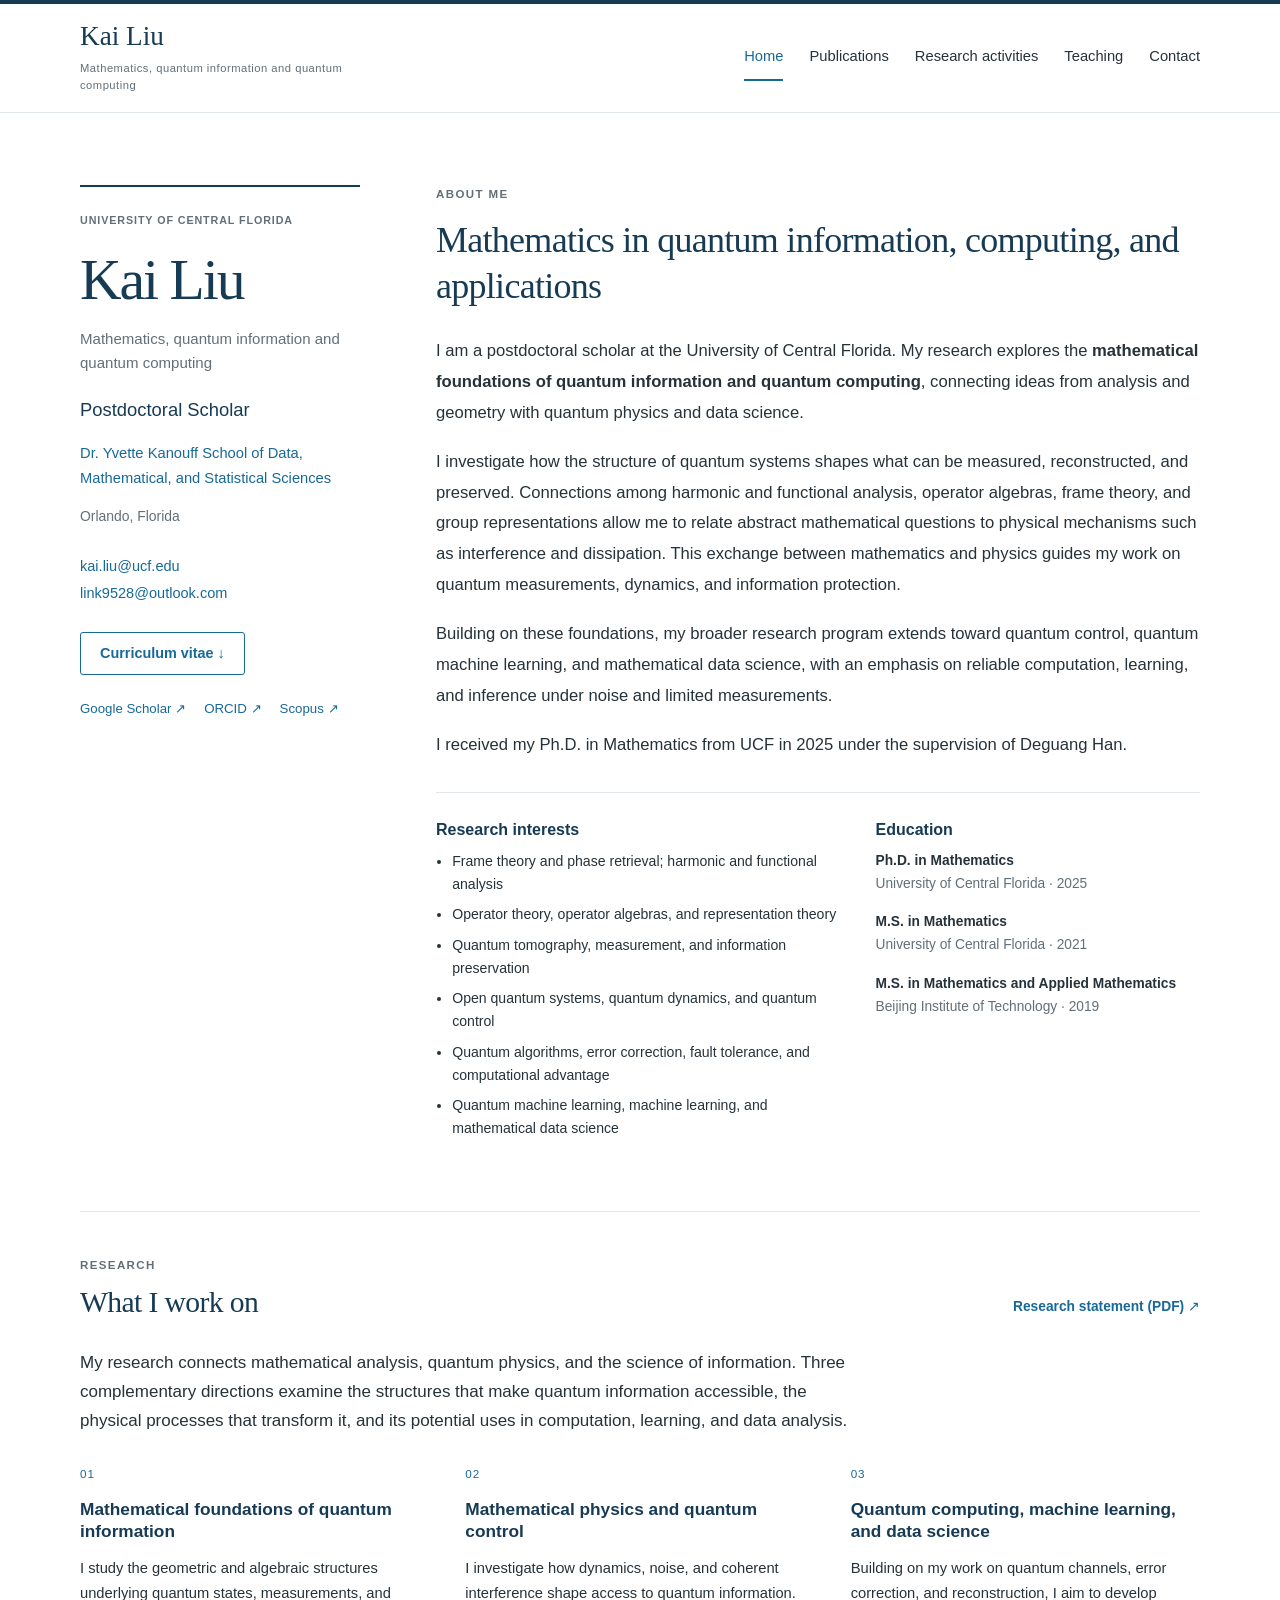
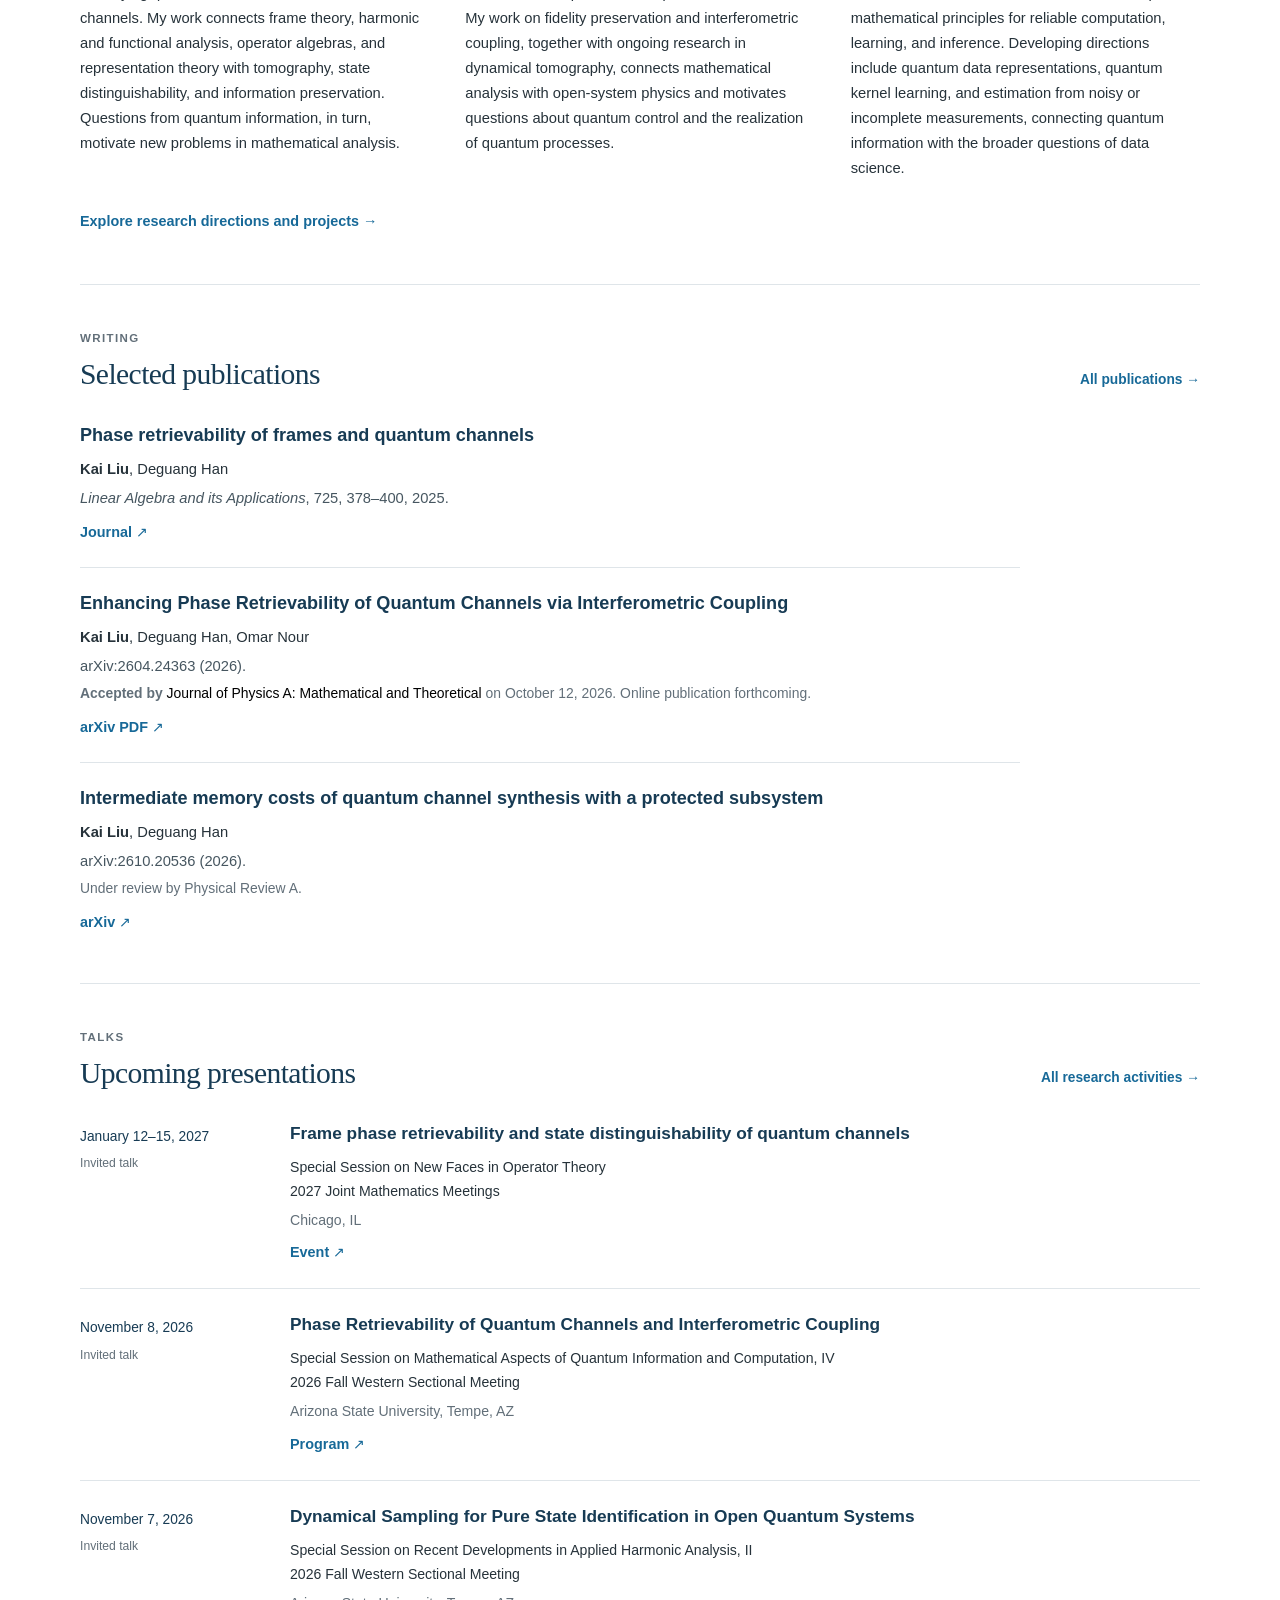
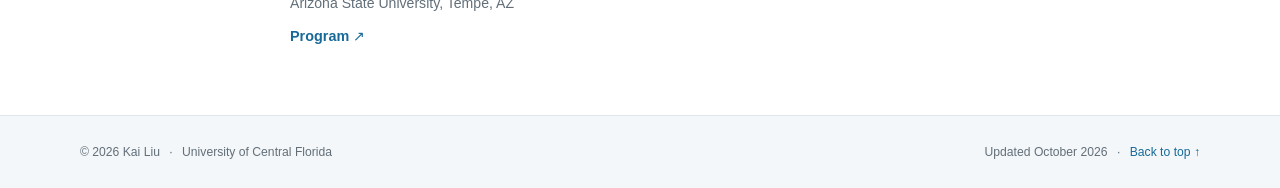
==== commit 02f7cf05: "Update homepage selected publications to the three requested papers" ====
--- a/index.html
+++ b/index.html
@@ -108,12 +108,19 @@
   
 <p class="entry-links"><a href="https://www.sciencedirect.com/science/article/pii/S0024379525002988" class="text-link">Journal <span aria-hidden="true">↗</span></a></p>
 </article>
-<article class="publication compact" id="dimension-2024">
-<h3>Frame dimension functions and phase retrievability</h3>
-<p class="authors">Deguang Han, <strong>Kai Liu</strong></p>
-<p class="publication-meta"><em>Advances in Operator Theory</em>, 9, Article 31, 2024.</p>
-  
-<p class="entry-links"><a href="https://link.springer.com/article/10.1007/s43036-024-00331-y" class="text-link">Journal <span aria-hidden="true">↗</span></a></p>
+<article class="publication compact" id="interference-2026">
+<h3>Enhancing Phase Retrievability of Quantum Channels via Interferometric Coupling</h3>
+<p class="authors"><strong>Kai Liu</strong>, Deguang Han, Omar Nour</p>
+<p class="publication-meta">arXiv:2604.24363 (2026).</p>
+<p class="status"><strong>Accepted by</strong> <a href="https://iopscience.iop.org/journal/1751-8121" style="color: #000;">Journal of Physics A: Mathematical and Theoretical</a> on October 12, 2026. Online publication forthcoming.</p>
+<p class="entry-links"><a href="https://arxiv.org/pdf/2604.24363" class="text-link">arXiv PDF <span aria-hidden="true">↗</span></a></p>
+</article>
+<article class="publication compact" id="memory-2026">
+<h3>Intermediate memory costs of quantum channel synthesis with a protected subsystem</h3>
+<p class="authors"><strong>Kai Liu</strong>, Deguang Han</p>
+<p class="publication-meta">arXiv:2610.20536 (2026).</p>
+<p class="status">Under review by Physical Review A.</p>
+<p class="entry-links"><a href="https://arxiv.org/abs/2610.20536" class="text-link">arXiv <span aria-hidden="true">↗</span></a></p>
 </article>
 </section>
 <section class="home-section" aria-labelledby="upcoming-home">
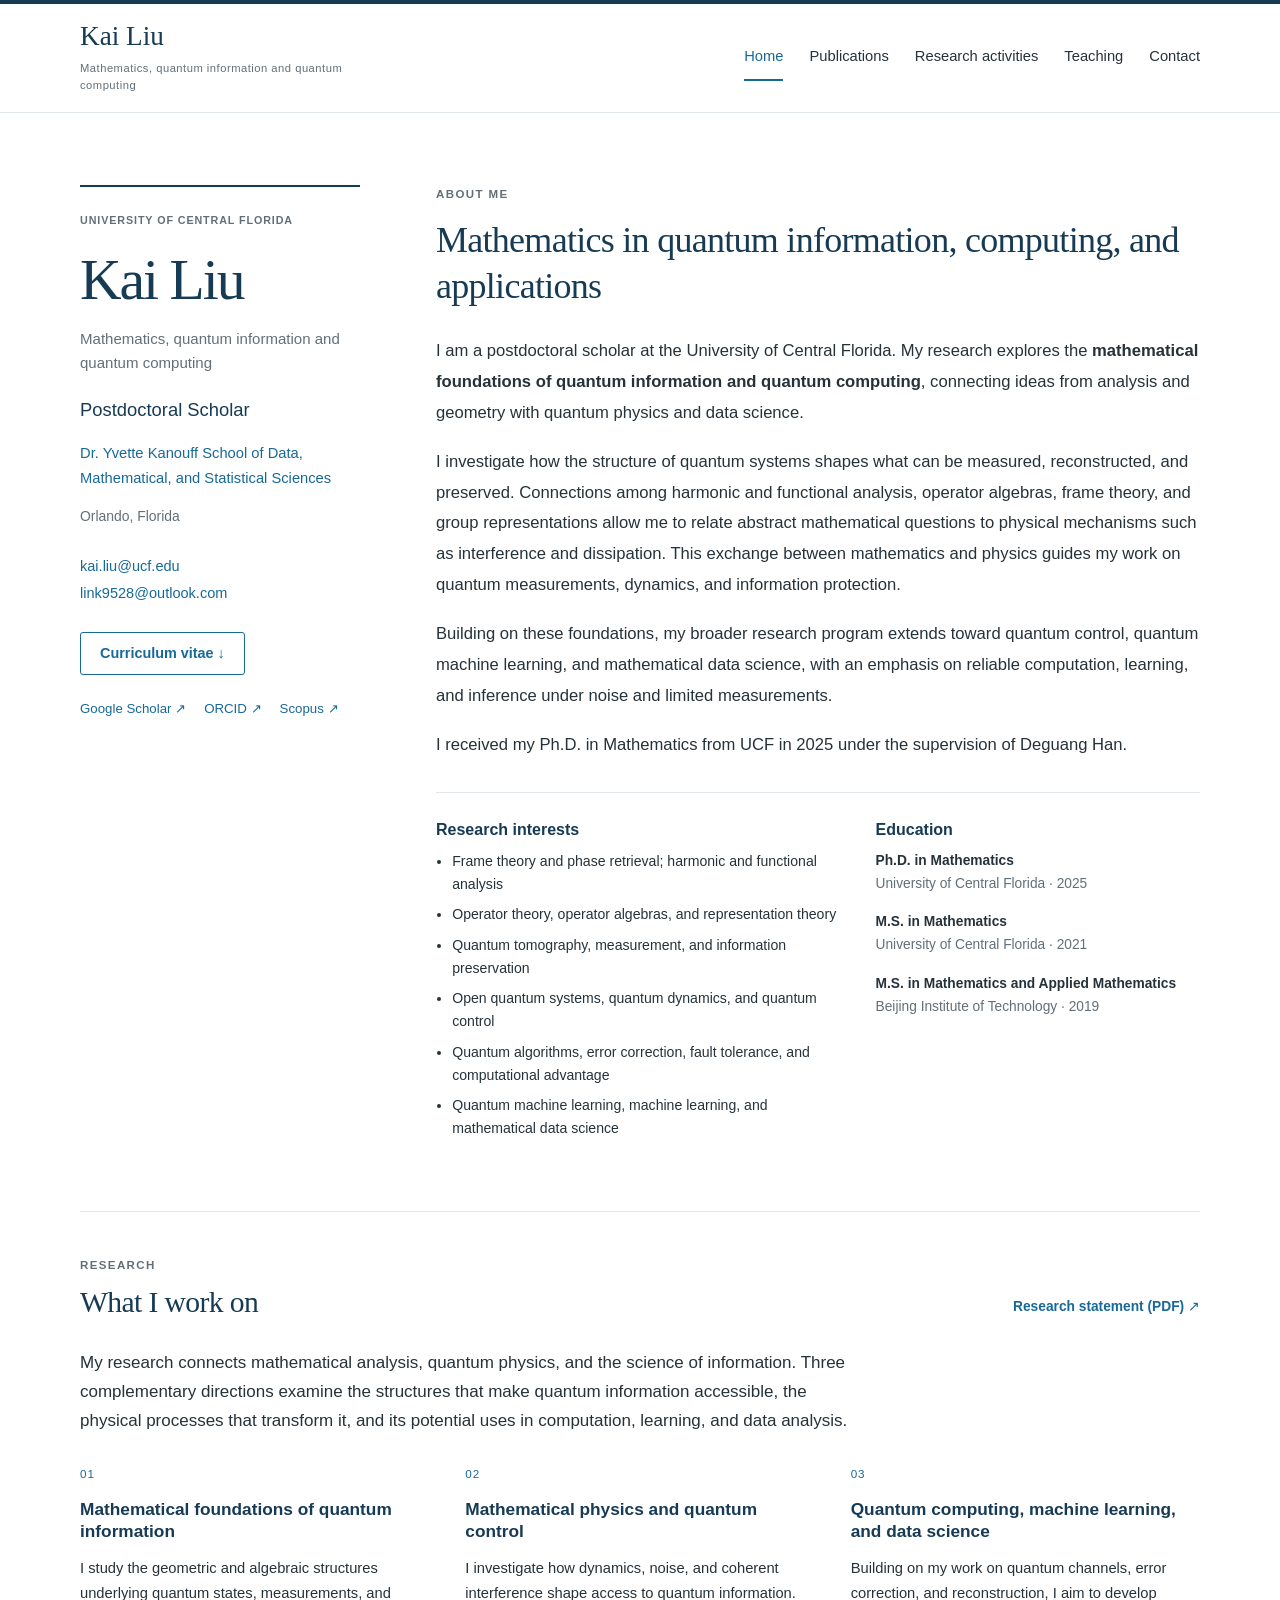
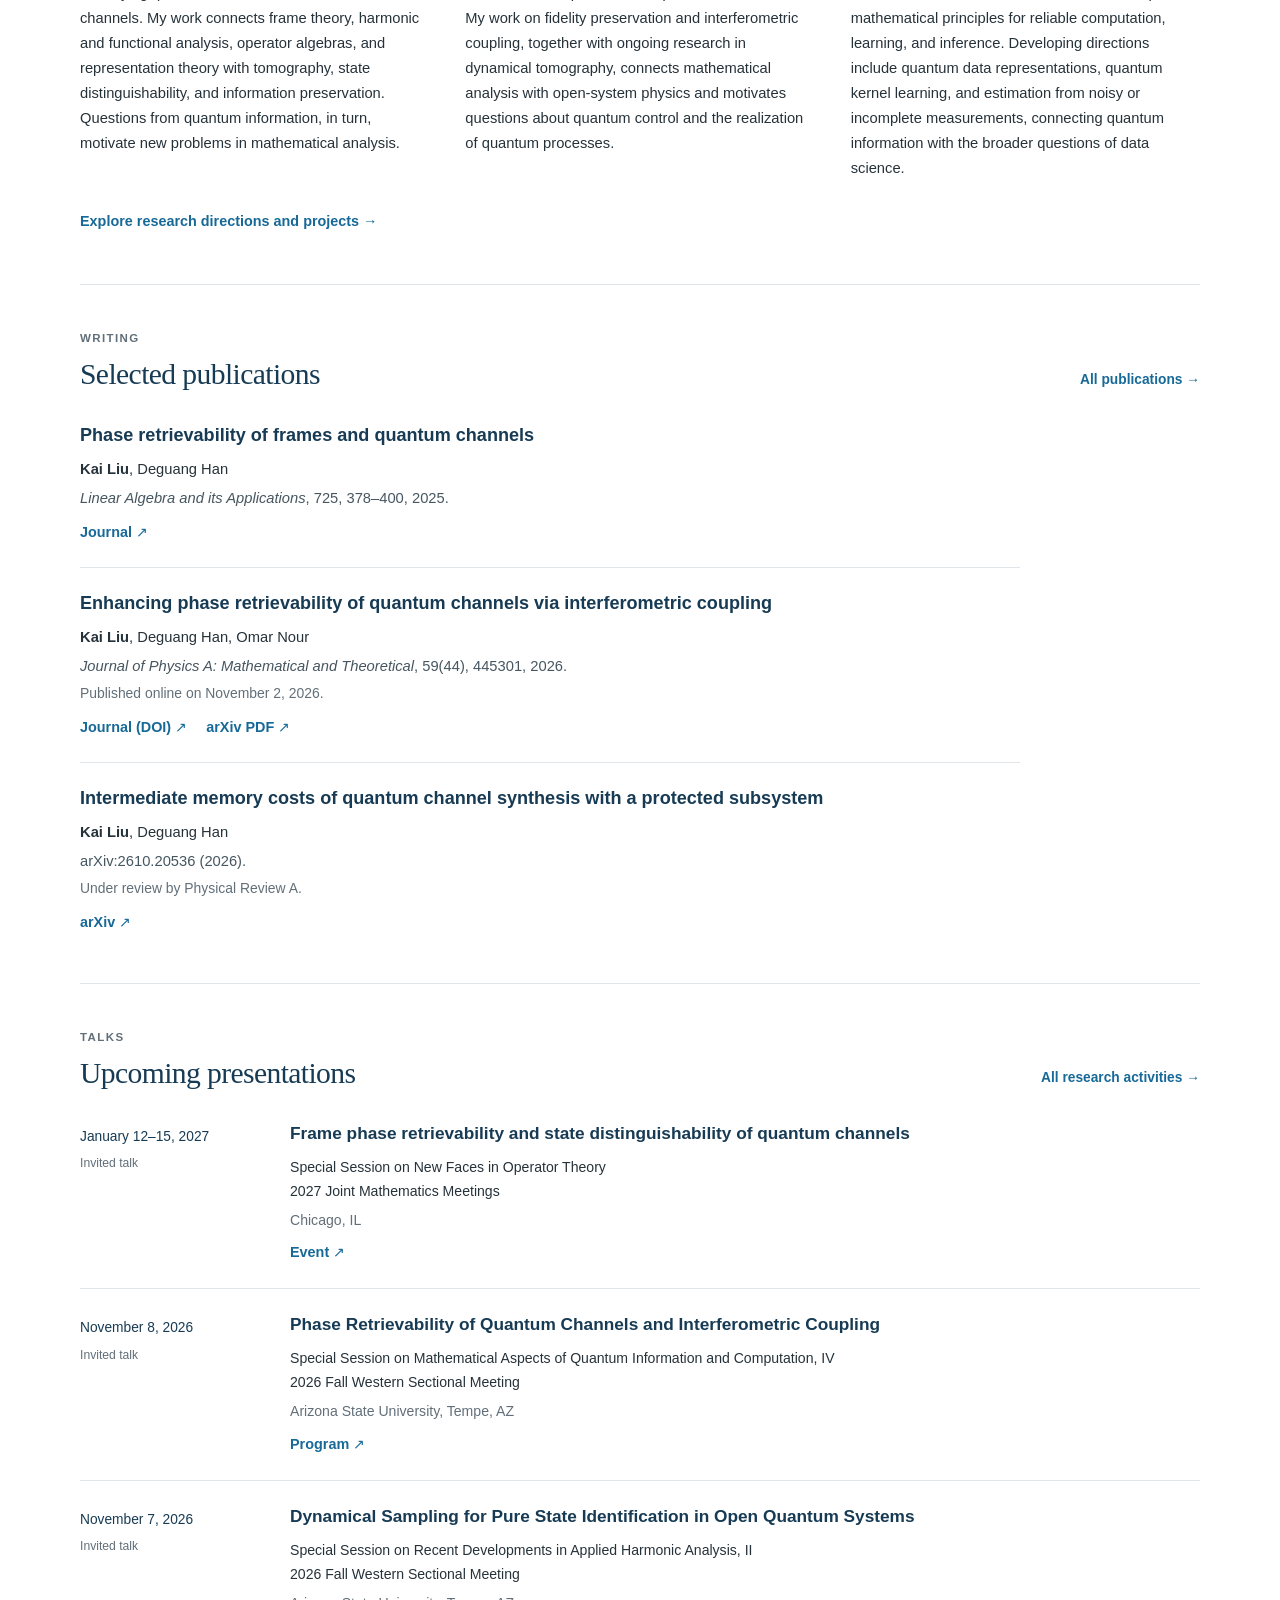
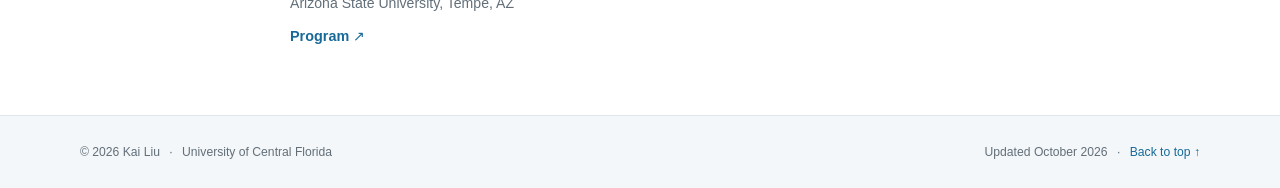
==== commit 0081d175: "Update interferometric coupling paper to published J. Phys. A citation Record J. Phys. A: Math. Theo" ====
--- a/index.html
+++ b/index.html
@@ -109,11 +109,11 @@
 <p class="entry-links"><a href="https://www.sciencedirect.com/science/article/pii/S0024379525002988" class="text-link">Journal <span aria-hidden="true">↗</span></a></p>
 </article>
 <article class="publication compact" id="interference-2026">
-<h3>Enhancing Phase Retrievability of Quantum Channels via Interferometric Coupling</h3>
+<h3>Enhancing phase retrievability of quantum channels via interferometric coupling</h3>
 <p class="authors"><strong>Kai Liu</strong>, Deguang Han, Omar Nour</p>
-<p class="publication-meta">arXiv:2604.24363 (2026).</p>
-<p class="status"><strong>Accepted by</strong> <a href="https://iopscience.iop.org/journal/1751-8121" style="color: #000;">Journal of Physics A: Mathematical and Theoretical</a> on October 12, 2026. Online publication forthcoming.</p>
-<p class="entry-links"><a href="https://arxiv.org/pdf/2604.24363" class="text-link">arXiv PDF <span aria-hidden="true">↗</span></a></p>
+<p class="publication-meta"><em>Journal of Physics A: Mathematical and Theoretical</em>, 59(44), 445301, 2026.</p>
+<p class="status">Published online on November 2, 2026.</p>
+<p class="entry-links"><a href="https://doi.org/10.1088/1751-8121/aeb83a" class="text-link">Journal (DOI) <span aria-hidden="true">↗</span></a> <a href="https://arxiv.org/pdf/2604.24363" class="text-link">arXiv PDF <span aria-hidden="true">↗</span></a></p>
 </article>
 <article class="publication compact" id="memory-2026">
 <h3>Intermediate memory costs of quantum channel synthesis with a protected subsystem</h3>
@@ -136,7 +136,7 @@
 <h3>Frame phase retrievability and state distinguishability of quantum channels</h3>
 <p>Special Session on New Faces in Operator Theory<br>2027 Joint Mathematics Meetings</p>
 <p class="muted">Chicago, IL</p>
-<p class="entry-links"><a href="https://www.kentucky.maa.org/events/joint-mathematics-meeting" class="text-link">Event <span aria-hidden="true">↗</span></a></p>
+<p class="entry-links"><a href="https://jointmathematicsmeetings.org/jmm" class="text-link">Event <span aria-hidden="true">↗</span></a></p>
 </div>
 </article>
 <article class="talk" id="talk-2">
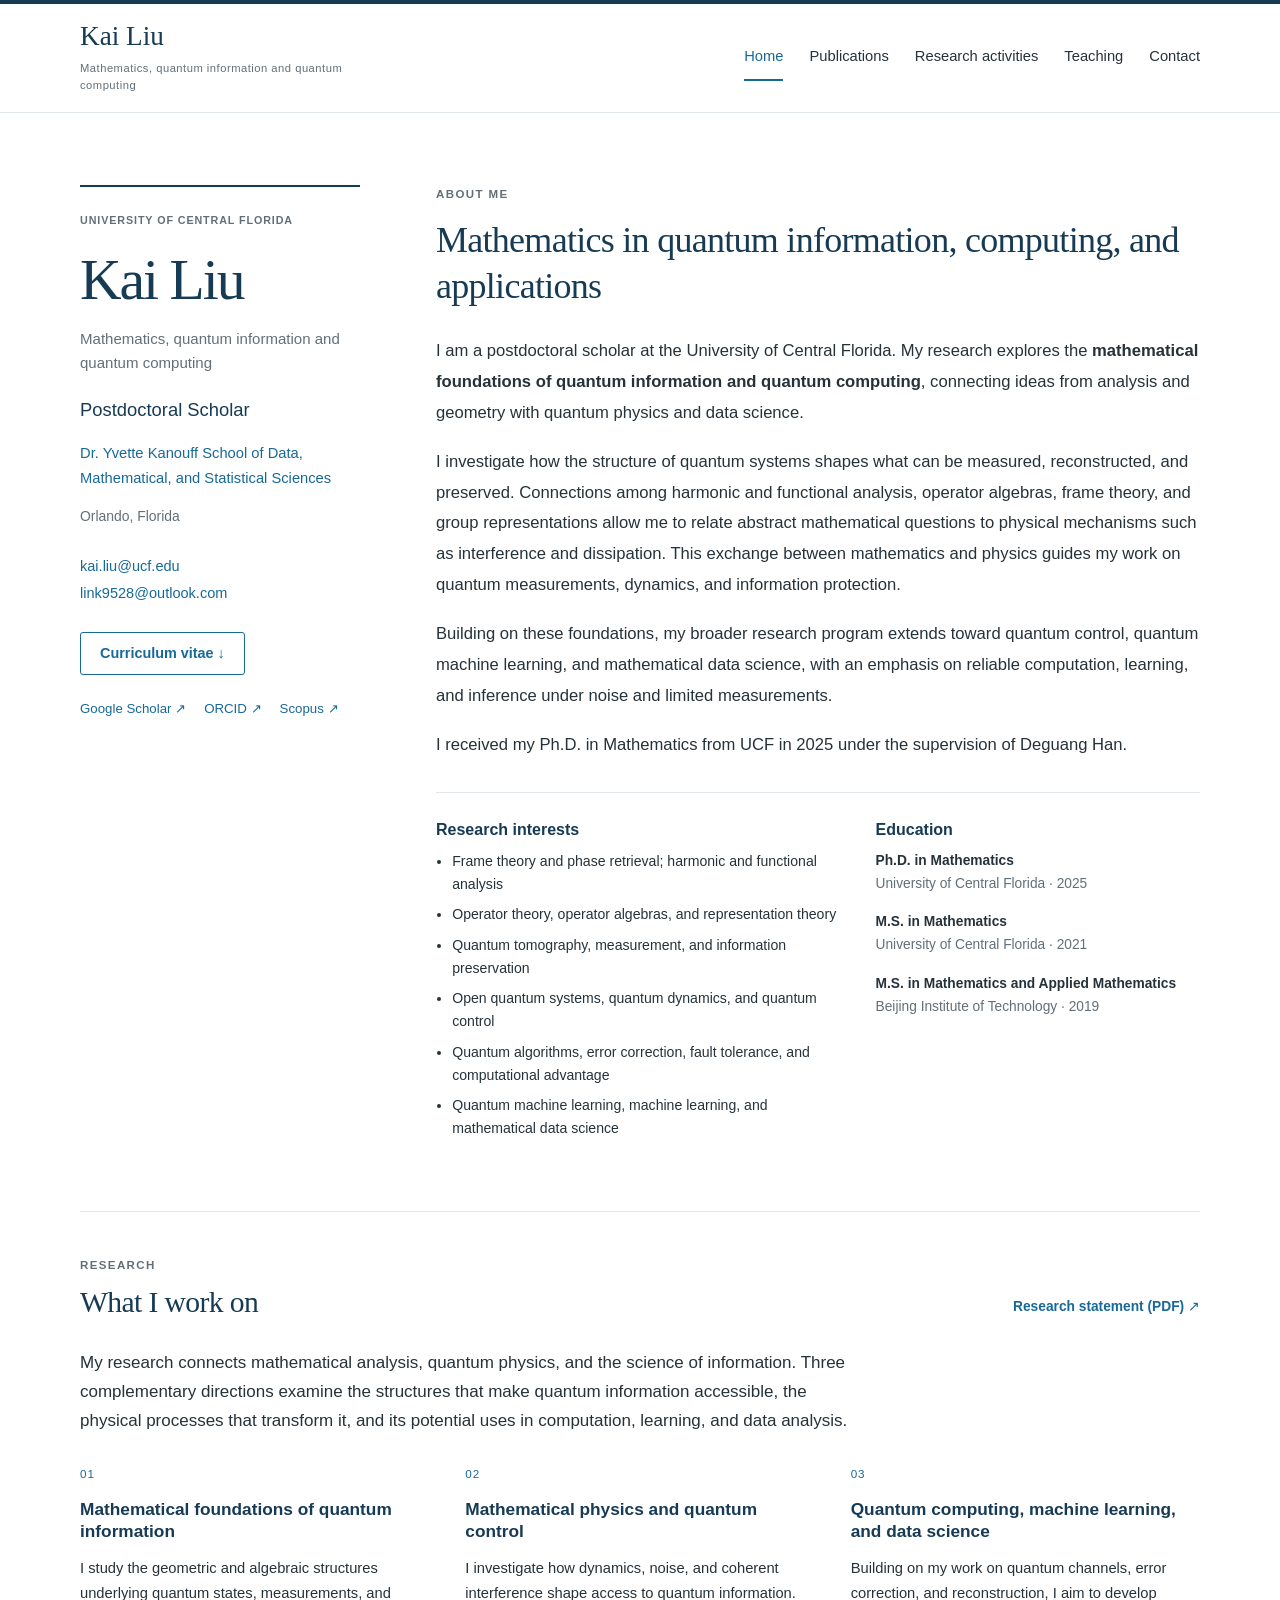
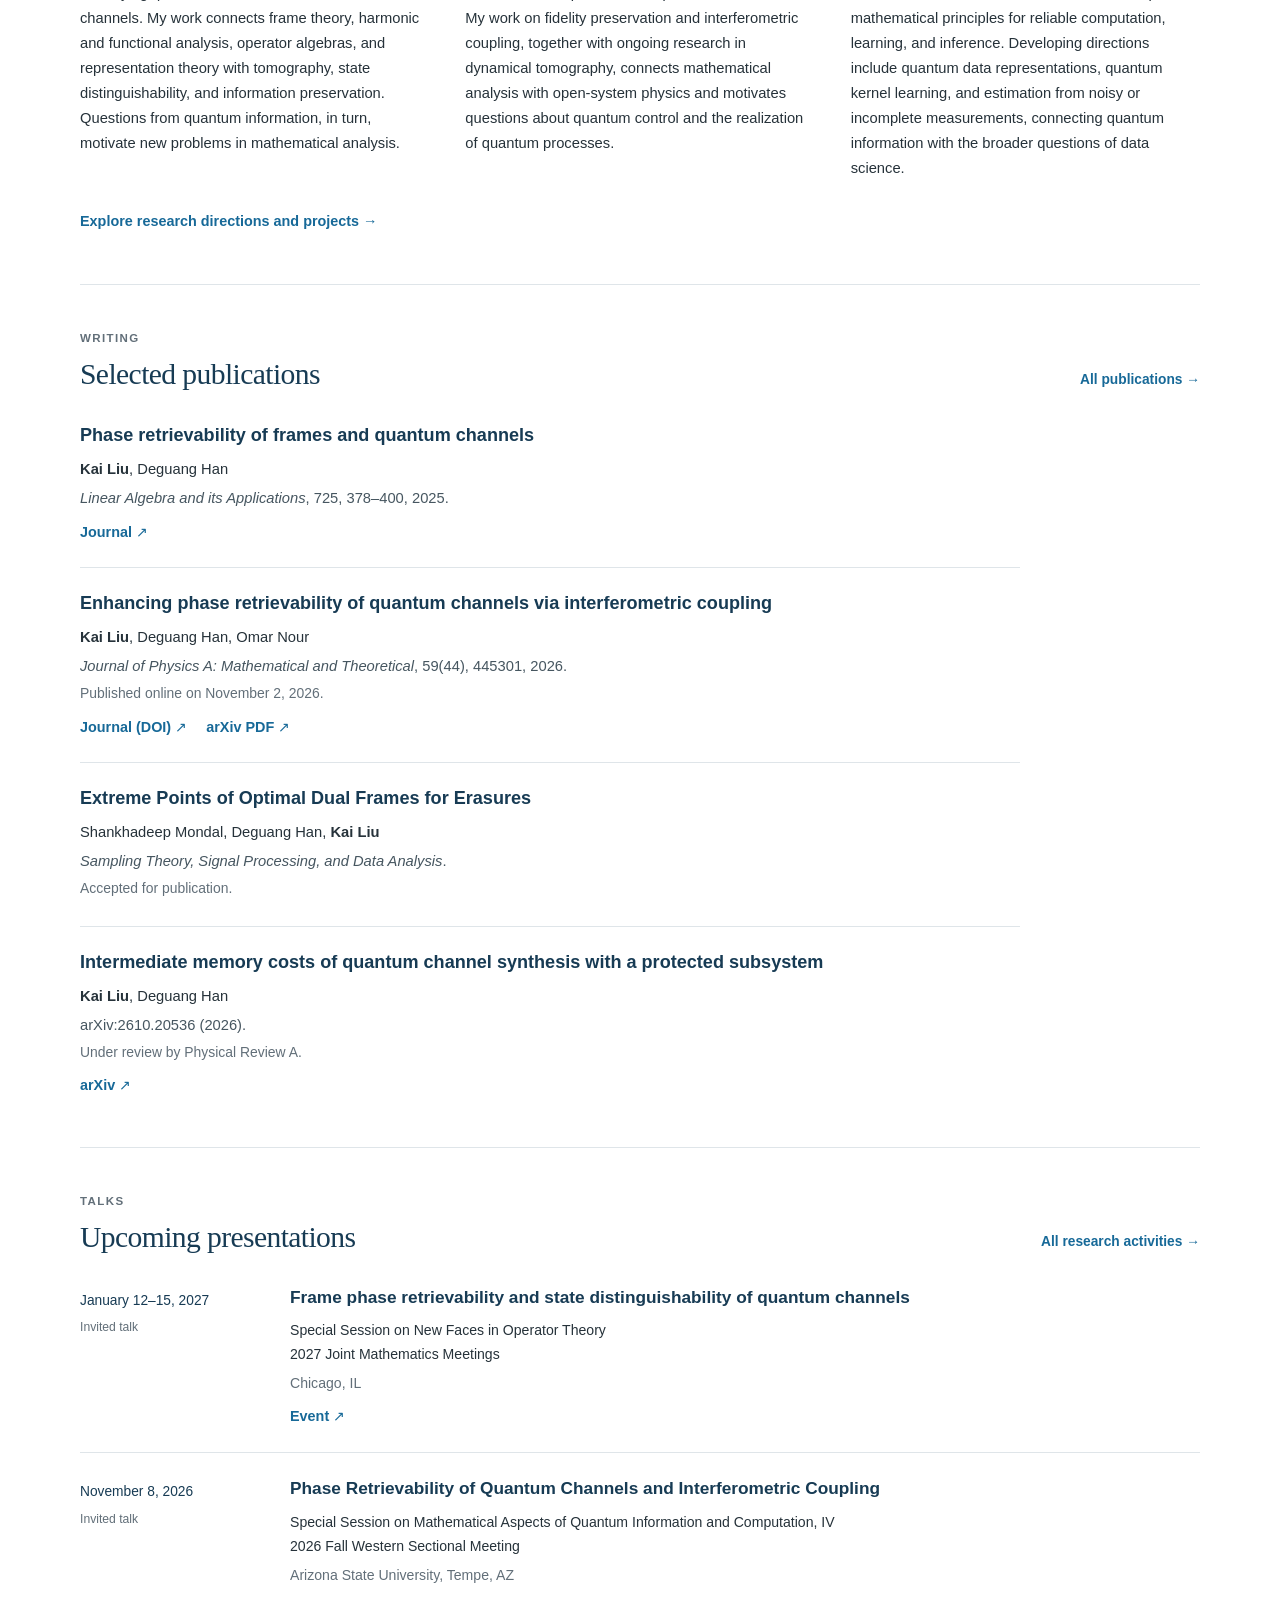
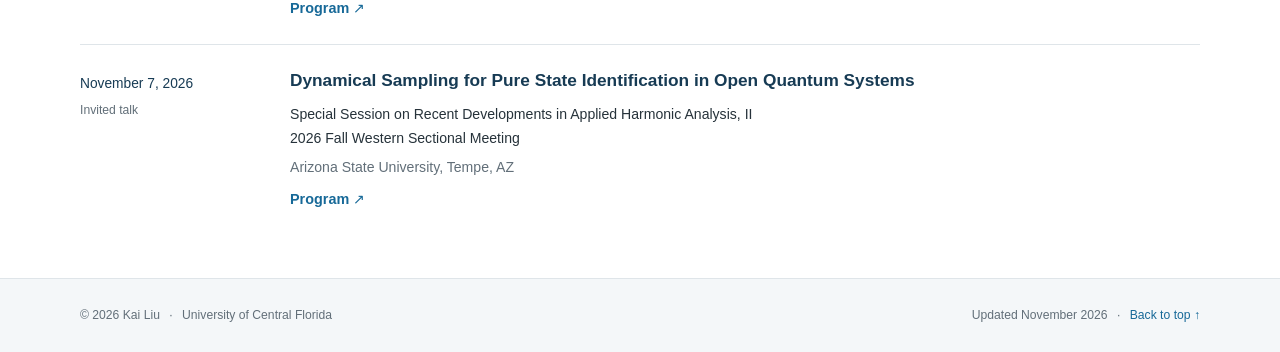
==== commit 8787f09c: "Mark optimal dual frames paper as accepted Add Accepted Manuscripts between published articles and p" ====
--- a/index.html
+++ b/index.html
@@ -115,6 +115,12 @@
 <p class="status">Published online on November 2, 2026.</p>
 <p class="entry-links"><a href="https://doi.org/10.1088/1751-8121/aeb83a" class="text-link">Journal (DOI) <span aria-hidden="true">↗</span></a> <a href="https://arxiv.org/pdf/2604.24363" class="text-link">arXiv PDF <span aria-hidden="true">↗</span></a></p>
 </article>
+<article class="publication compact" id="erasures-undated">
+<h3>Extreme Points of Optimal Dual Frames for Erasures</h3>
+<p class="authors">Shankhadeep Mondal, Deguang Han, <strong>Kai Liu</strong></p>
+<p class="publication-meta"><em>Sampling Theory, Signal Processing, and Data Analysis</em>.</p>
+<p class="status">Accepted for publication.</p>
+</article>
 <article class="publication compact" id="memory-2026">
 <h3>Intermediate memory costs of quantum channel synthesis with a protected subsystem</h3>
 <p class="authors"><strong>Kai Liu</strong>, Deguang Han</p>
@@ -162,7 +168,7 @@
   <footer class="site-footer">
 <div class="footer-inner">
 <p>© 2026 Kai Liu <span class="footer-dot">·</span> University of Central Florida</p>
-<p>Updated October 2026 <span class="footer-dot">·</span> <a href="#top">Back to top ↑</a></p>
+<p>Updated November 2026 <span class="footer-dot">·</span> <a href="#top">Back to top ↑</a></p>
 </div>
 </footer>
 </body>
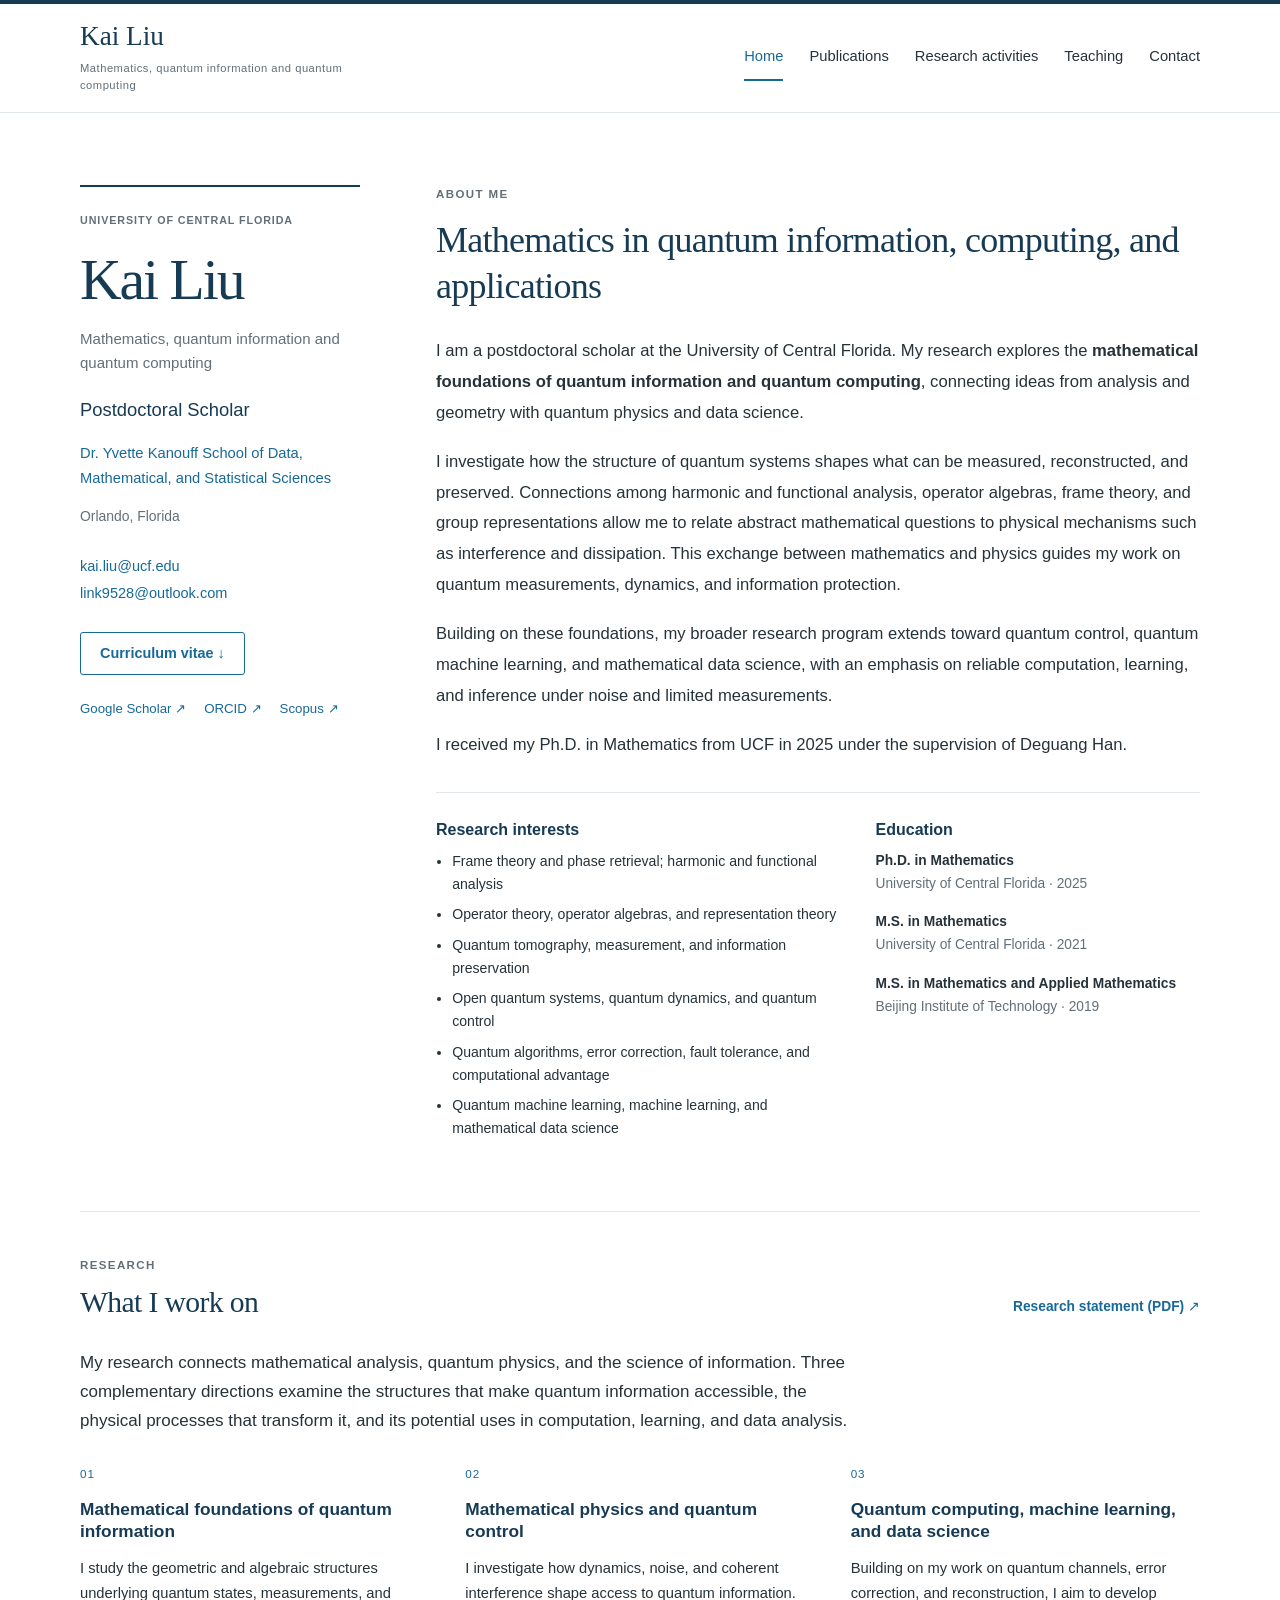
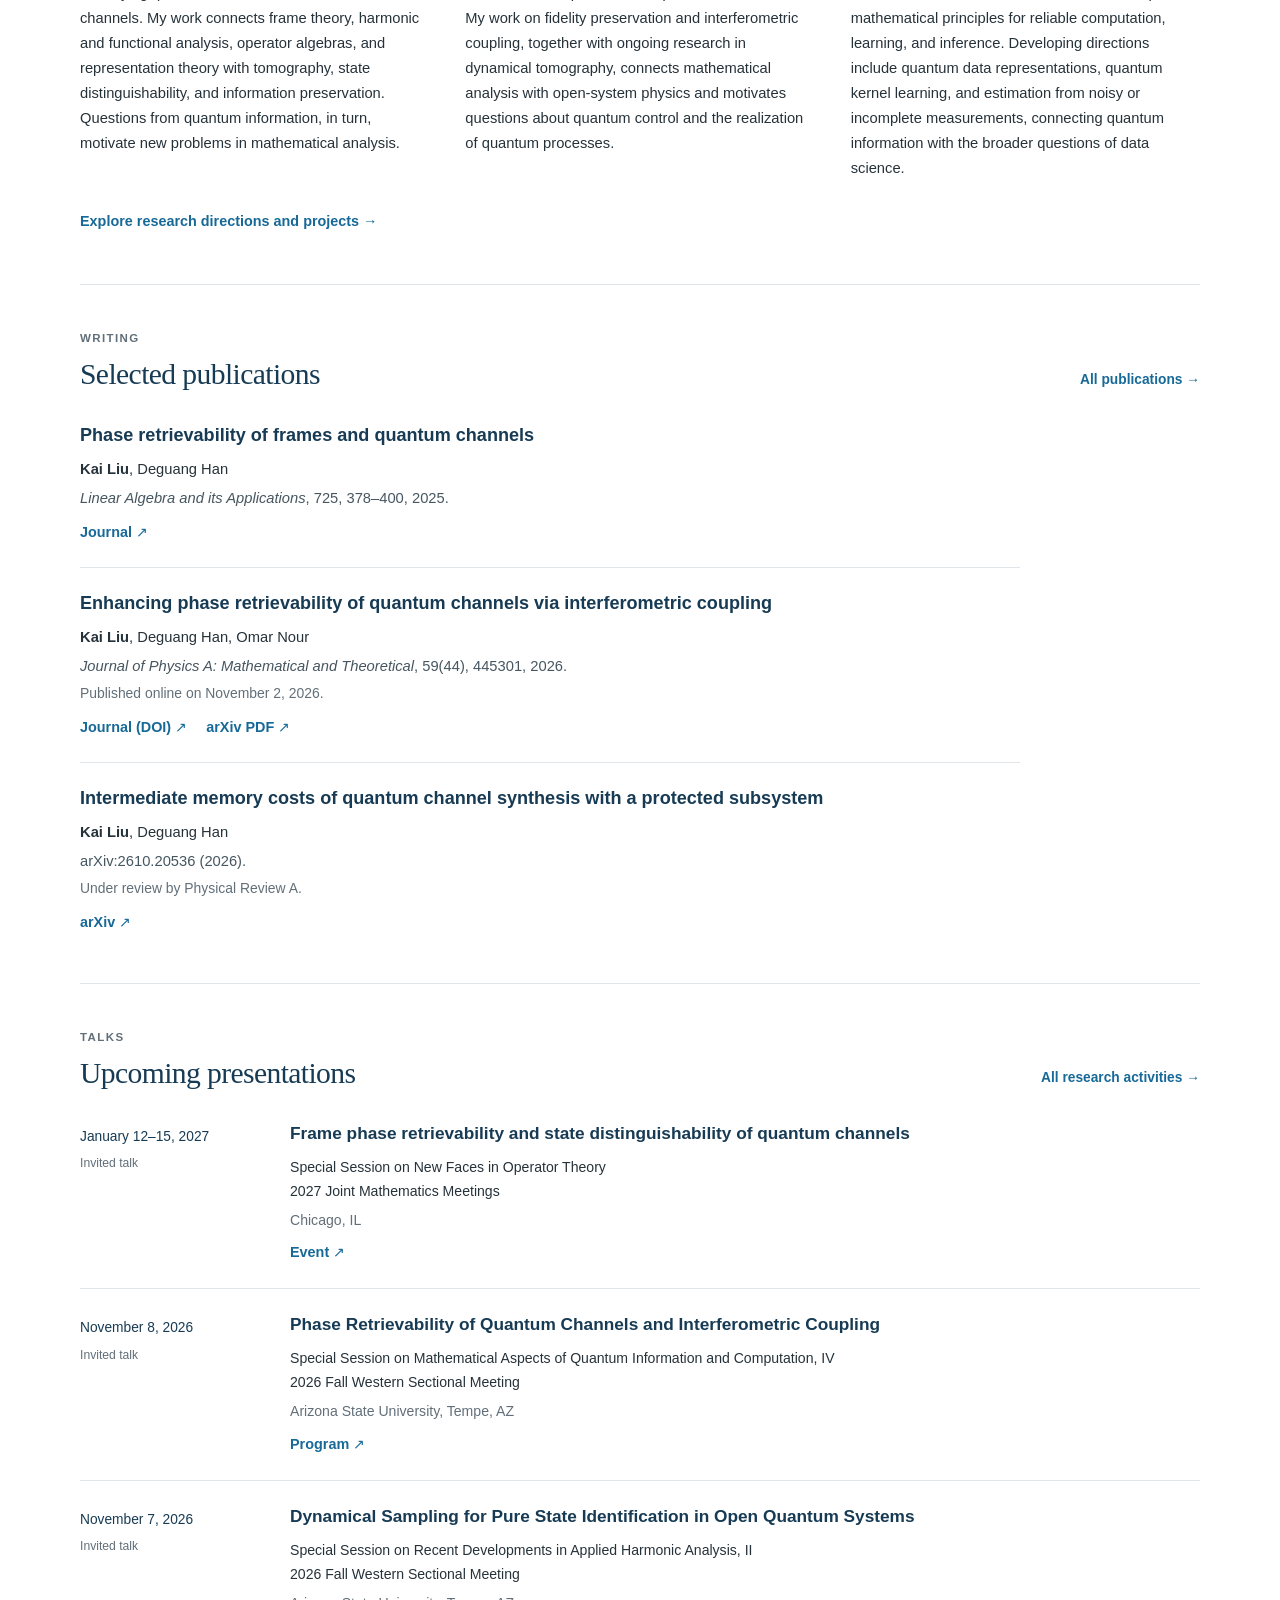
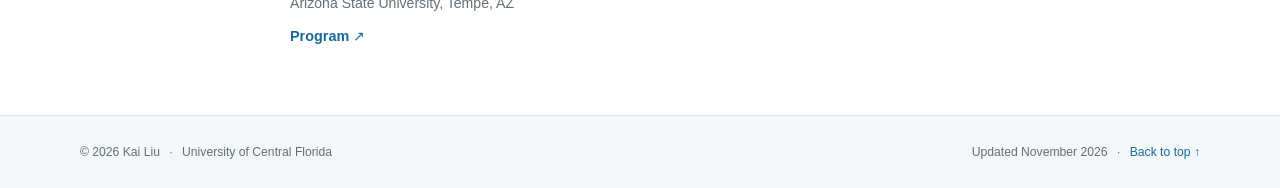
==== commit 1610a492: "Remove optimal dual frames paper from selected publications Keep the paper in Accepted Manuscripts o" ====
--- a/index.html
+++ b/index.html
@@ -115,12 +115,6 @@
 <p class="status">Published online on November 2, 2026.</p>
 <p class="entry-links"><a href="https://doi.org/10.1088/1751-8121/aeb83a" class="text-link">Journal (DOI) <span aria-hidden="true">↗</span></a> <a href="https://arxiv.org/pdf/2604.24363" class="text-link">arXiv PDF <span aria-hidden="true">↗</span></a></p>
 </article>
-<article class="publication compact" id="erasures-undated">
-<h3>Extreme Points of Optimal Dual Frames for Erasures</h3>
-<p class="authors">Shankhadeep Mondal, Deguang Han, <strong>Kai Liu</strong></p>
-<p class="publication-meta"><em>Sampling Theory, Signal Processing, and Data Analysis</em>.</p>
-<p class="status">Accepted for publication.</p>
-</article>
 <article class="publication compact" id="memory-2026">
 <h3>Intermediate memory costs of quantum channel synthesis with a protected subsystem</h3>
 <p class="authors"><strong>Kai Liu</strong>, Deguang Han</p>
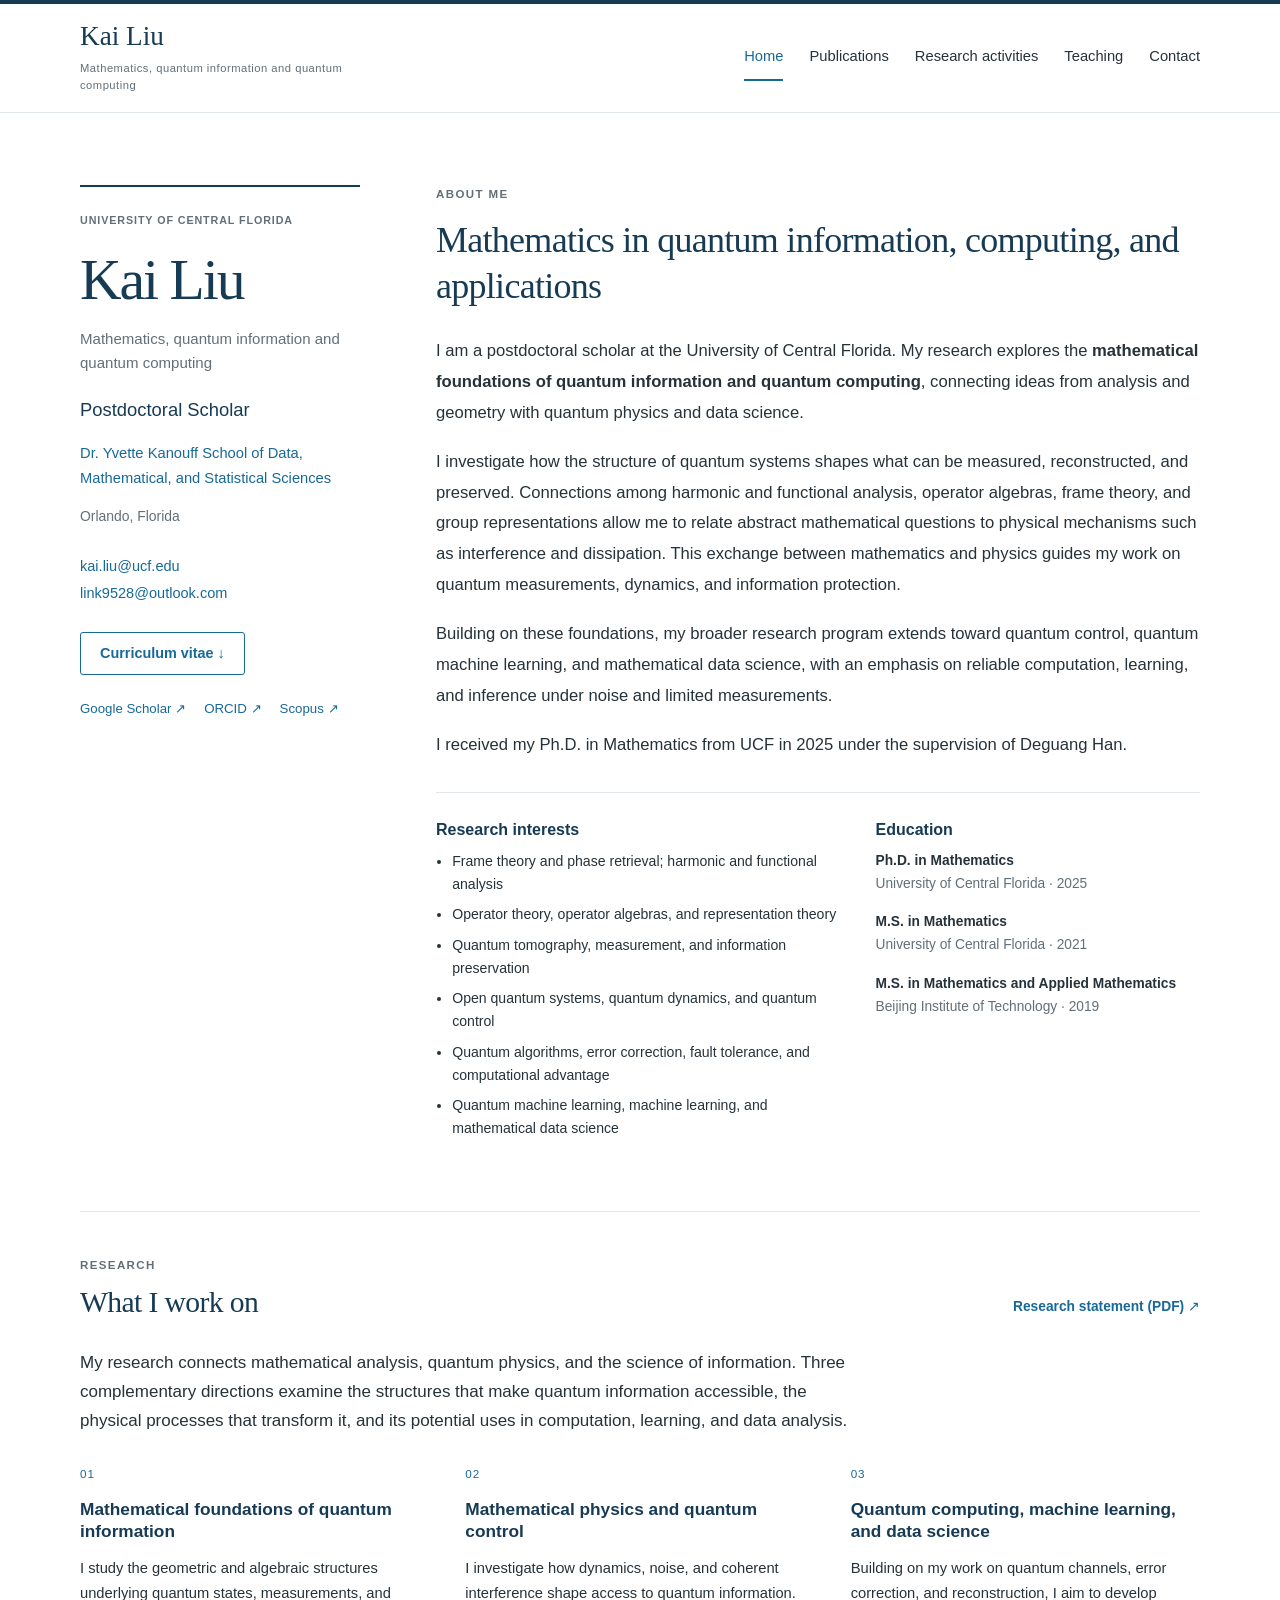
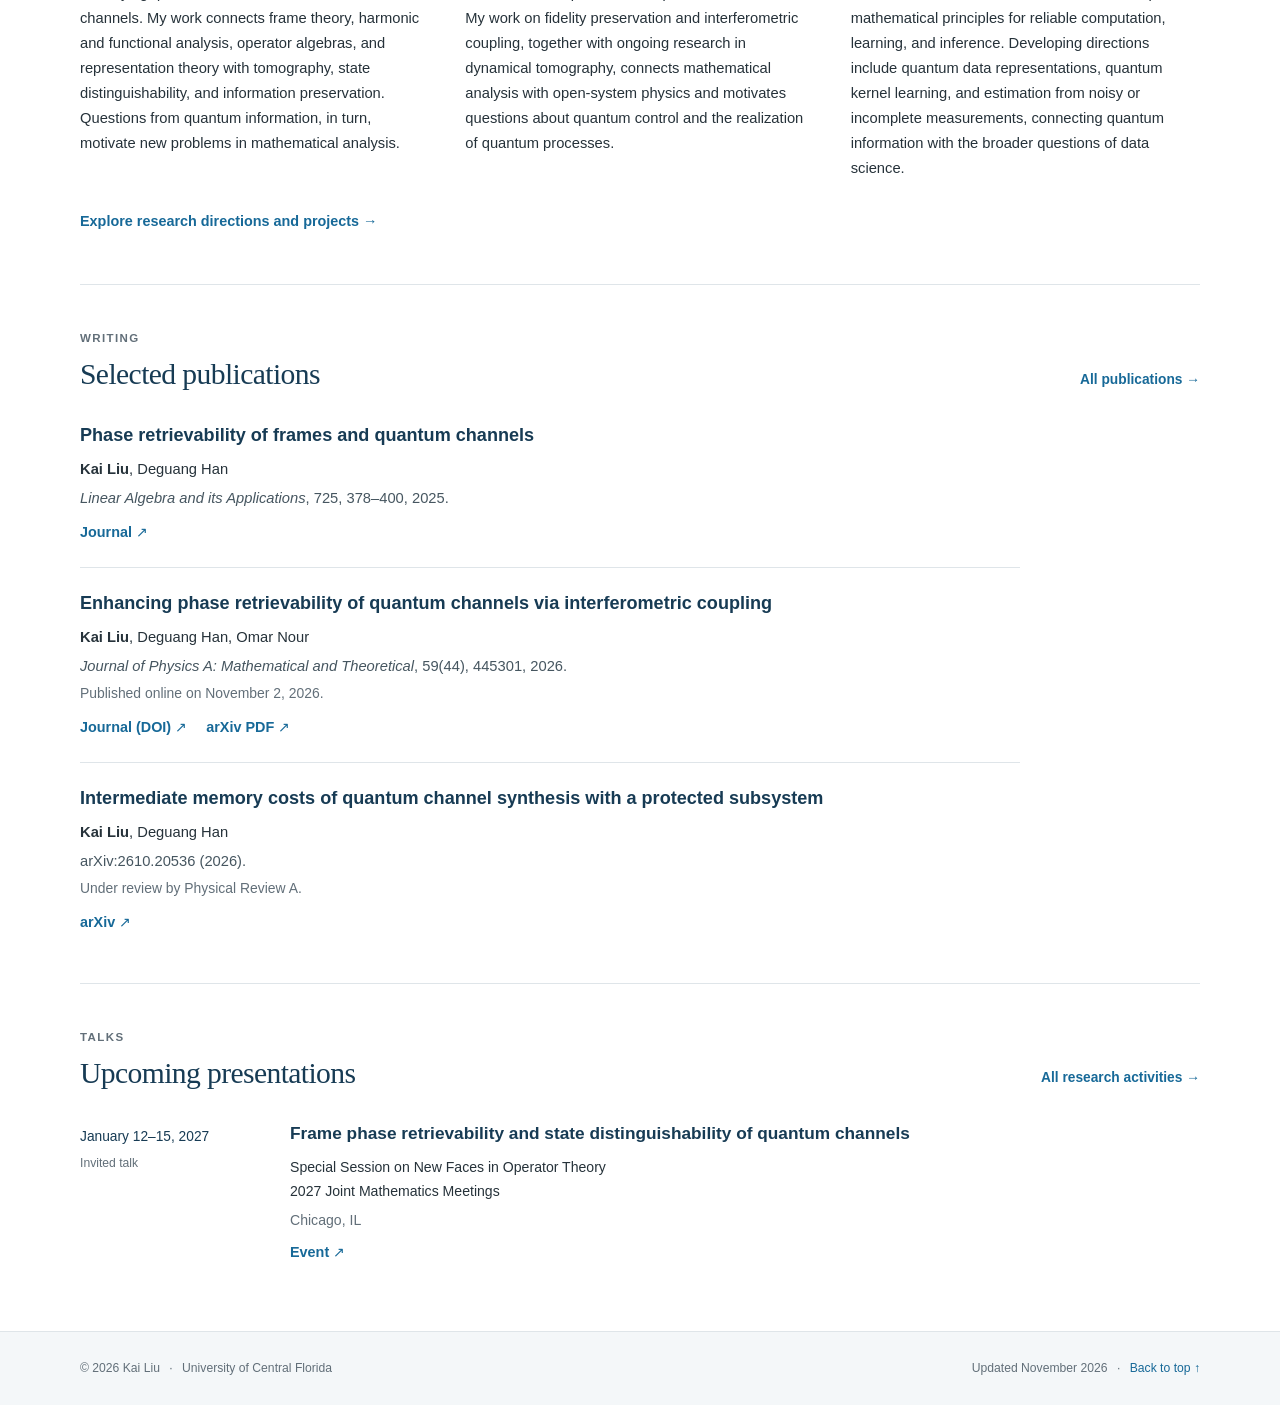
==== commit 8e25f2a7: "Move completed November 2026 AMS talks to past presentations" ====
--- a/index.html
+++ b/index.html
@@ -139,24 +139,6 @@
 <p class="entry-links"><a href="https://jointmathematicsmeetings.org/jmm" class="text-link">Event <span aria-hidden="true">↗</span></a></p>
 </div>
 </article>
-<article class="talk" id="talk-2">
-<div class="talk-date"><time datetime="2026-11-08">November 8, 2026</time><span class="talk-type">Invited talk</span></div>
-<div>
-<h3>Phase Retrievability of Quantum Channels and Interferometric Coupling</h3>
-<p>Special Session on Mathematical Aspects of Quantum Information and Computation, IV<br>2026 Fall Western Sectional Meeting</p>
-<p class="muted">Arizona State University, Tempe, AZ</p>
-<p class="entry-links"><a href="https://meetings.ams.org/math/fall2026w/meetingapp.cgi/Paper/66838" class="text-link">Program <span aria-hidden="true">↗</span></a></p>
-</div>
-</article>
-<article class="talk" id="talk-3">
-<div class="talk-date"><time datetime="2026-11-07">November 7, 2026</time><span class="talk-type">Invited talk</span></div>
-<div>
-<h3>Dynamical Sampling for Pure State Identification in Open Quantum Systems</h3>
-<p>Special Session on Recent Developments in Applied Harmonic Analysis, II<br>2026 Fall Western Sectional Meeting</p>
-<p class="muted">Arizona State University, Tempe, AZ</p>
-<p class="entry-links"><a href="https://meetings.ams.org/math/fall2026w/meetingapp.cgi/Paper/70053" class="text-link">Program <span aria-hidden="true">↗</span></a></p>
-</div>
-</article>
 </section>
 </main>
   <footer class="site-footer">
